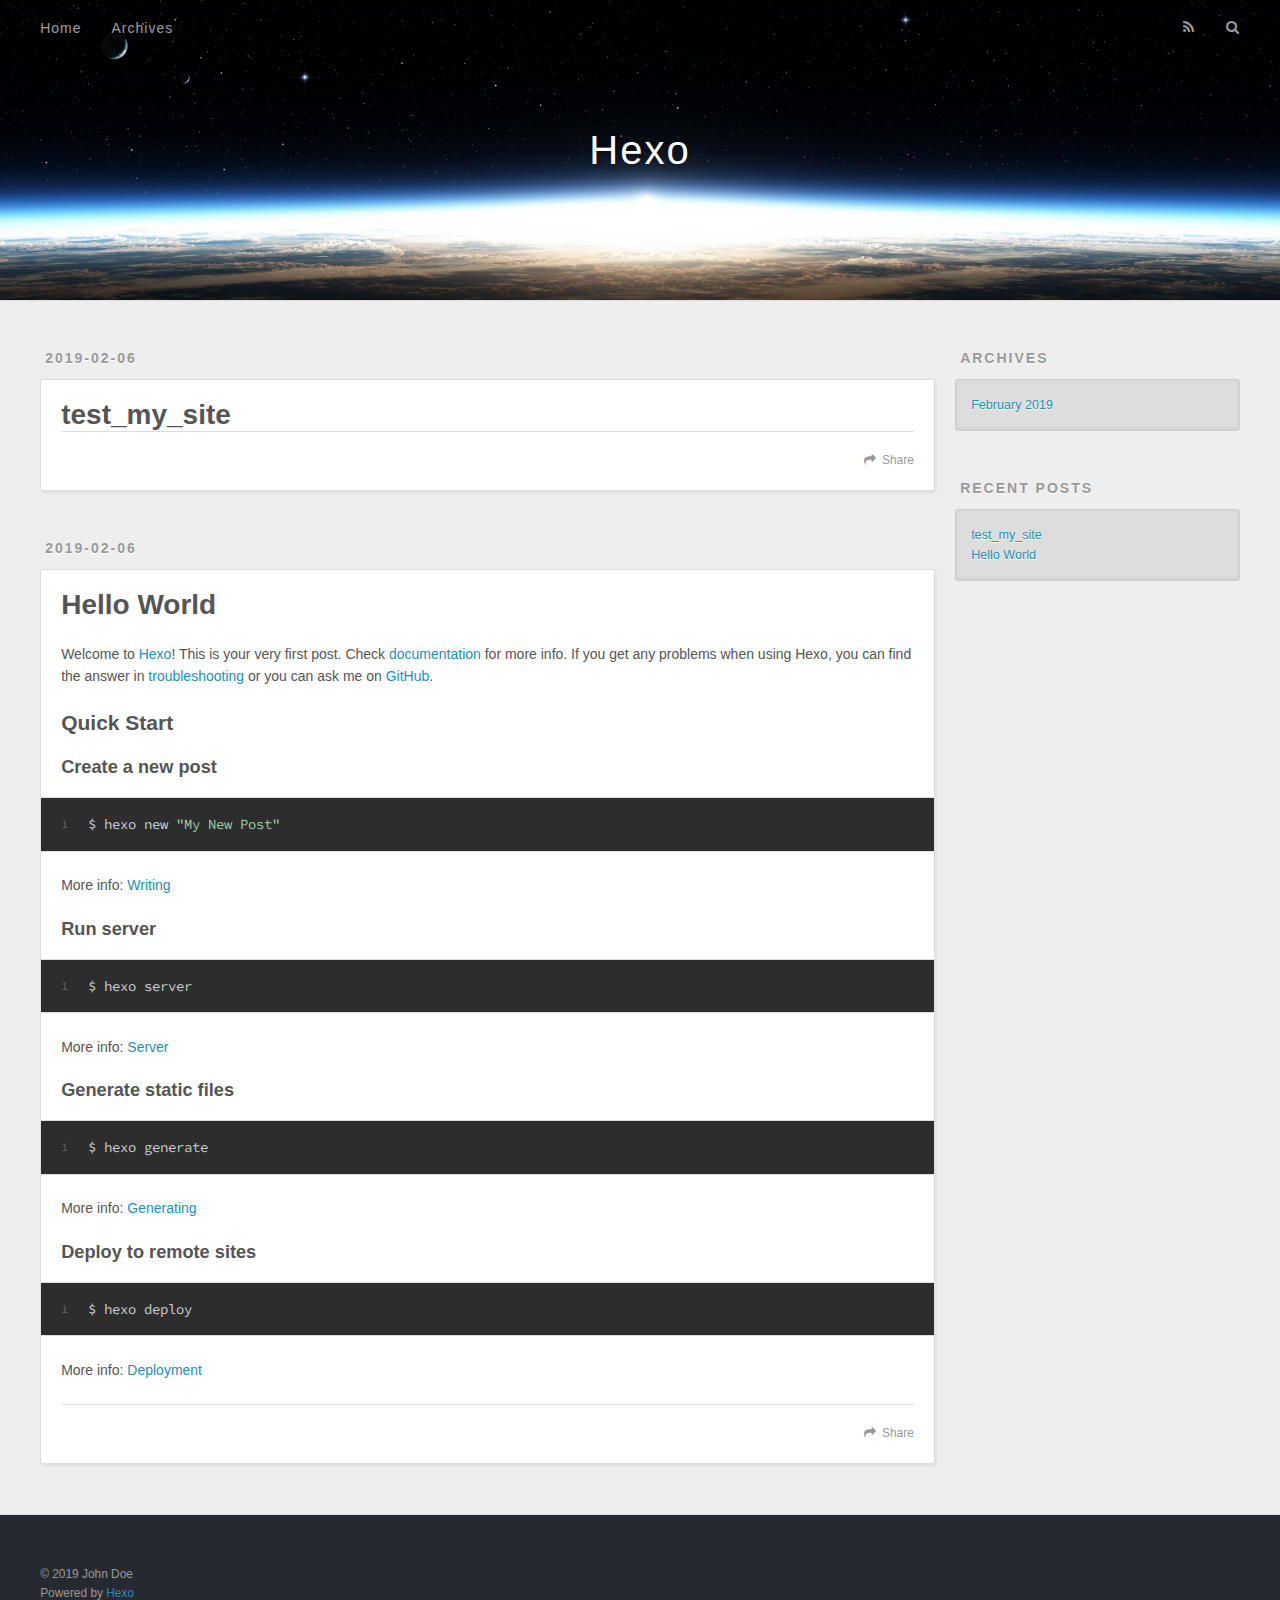
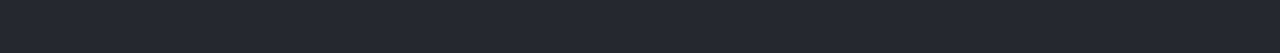
==== index.html @ 3bcac5d8 "Site updated: 2019-02-06 17:31:16" ====
<!DOCTYPE html>
<html>
<head><meta name="generator" content="Hexo 3.8.0">
  <meta charset="utf-8">
  

  
  <title>Hexo</title>
  <meta name="viewport" content="width=device-width, initial-scale=1, maximum-scale=1">
  <meta property="og:type" content="website">
<meta property="og:title" content="Hexo">
<meta property="og:url" content="http://yoursite.com/index.html">
<meta property="og:site_name" content="Hexo">
<meta property="og:locale" content="default">
<meta name="twitter:card" content="summary">
<meta name="twitter:title" content="Hexo">
  
    <link rel="alternate" href="/atom.xml" title="Hexo" type="application/atom+xml">
  
  
    <link rel="icon" href="/favicon.png">
  
  
    <link href="//fonts.googleapis.com/css?family=Source+Code+Pro" rel="stylesheet" type="text/css">
  
  <link rel="stylesheet" href="/css/style.css">
</head>
</html>
<body>
  <div id="container">
    <div id="wrap">
      <header id="header">
  <div id="banner"></div>
  <div id="header-outer" class="outer">
    <div id="header-title" class="inner">
      <h1 id="logo-wrap">
        <a href="/" id="logo">Hexo</a>
      </h1>
      
    </div>
    <div id="header-inner" class="inner">
      <nav id="main-nav">
        <a id="main-nav-toggle" class="nav-icon"></a>
        
          <a class="main-nav-link" href="/">Home</a>
        
          <a class="main-nav-link" href="/archives">Archives</a>
        
      </nav>
      <nav id="sub-nav">
        
          <a id="nav-rss-link" class="nav-icon" href="/atom.xml" title="RSS Feed"></a>
        
        <a id="nav-search-btn" class="nav-icon" title="Search"></a>
      </nav>
      <div id="search-form-wrap">
        <form action="//google.com/search" method="get" accept-charset="UTF-8" class="search-form"><input type="search" name="q" class="search-form-input" placeholder="Search"><button type="submit" class="search-form-submit">&#xF002;</button><input type="hidden" name="sitesearch" value="http://yoursite.com"></form>
      </div>
    </div>
  </div>
</header>
      <div class="outer">
        <section id="main">
  
    <article id="post-test-my-site" class="article article-type-post" itemscope="" itemprop="blogPost">
  <div class="article-meta">
    <a href="/2019/02/06/test-my-site/" class="article-date">
  <time datetime="2019-02-06T09:23:19.000Z" itemprop="datePublished">2019-02-06</time>
</a>
    
  </div>
  <div class="article-inner">
    
    
      <header class="article-header">
        
  
    <h1 itemprop="name">
      <a class="article-title" href="/2019/02/06/test-my-site/">test_my_site</a>
    </h1>
  

      </header>
    
    <div class="article-entry" itemprop="articleBody">
      
        
      
    </div>
    <footer class="article-footer">
      <a data-url="http://yoursite.com/2019/02/06/test-my-site/" data-id="cjrsztp6t0000zwwfgudkx937" class="article-share-link">Share</a>
      
      
    </footer>
  </div>
  
</article>


  
    <article id="post-hello-world" class="article article-type-post" itemscope="" itemprop="blogPost">
  <div class="article-meta">
    <a href="/2019/02/06/hello-world/" class="article-date">
  <time datetime="2019-02-06T03:40:54.657Z" itemprop="datePublished">2019-02-06</time>
</a>
    
  </div>
  <div class="article-inner">
    
    
      <header class="article-header">
        
  
    <h1 itemprop="name">
      <a class="article-title" href="/2019/02/06/hello-world/">Hello World</a>
    </h1>
  

      </header>
    
    <div class="article-entry" itemprop="articleBody">
      
        <p>Welcome to <a href="https://hexo.io/" target="_blank" rel="noopener">Hexo</a>! This is your very first post. Check <a href="https://hexo.io/docs/" target="_blank" rel="noopener">documentation</a> for more info. If you get any problems when using Hexo, you can find the answer in <a href="https://hexo.io/docs/troubleshooting.html" target="_blank" rel="noopener">troubleshooting</a> or you can ask me on <a href="https://github.com/hexojs/hexo/issues" target="_blank" rel="noopener">GitHub</a>.</p>
<h2 id="Quick-Start"><a href="#Quick-Start" class="headerlink" title="Quick Start"></a>Quick Start</h2><h3 id="Create-a-new-post"><a href="#Create-a-new-post" class="headerlink" title="Create a new post"></a>Create a new post</h3><figure class="highlight bash"><table><tr><td class="gutter"><pre><span class="line">1</span><br></pre></td><td class="code"><pre><span class="line">$ hexo new <span class="string">"My New Post"</span></span><br></pre></td></tr></table></figure>
<p>More info: <a href="https://hexo.io/docs/writing.html" target="_blank" rel="noopener">Writing</a></p>
<h3 id="Run-server"><a href="#Run-server" class="headerlink" title="Run server"></a>Run server</h3><figure class="highlight bash"><table><tr><td class="gutter"><pre><span class="line">1</span><br></pre></td><td class="code"><pre><span class="line">$ hexo server</span><br></pre></td></tr></table></figure>
<p>More info: <a href="https://hexo.io/docs/server.html" target="_blank" rel="noopener">Server</a></p>
<h3 id="Generate-static-files"><a href="#Generate-static-files" class="headerlink" title="Generate static files"></a>Generate static files</h3><figure class="highlight bash"><table><tr><td class="gutter"><pre><span class="line">1</span><br></pre></td><td class="code"><pre><span class="line">$ hexo generate</span><br></pre></td></tr></table></figure>
<p>More info: <a href="https://hexo.io/docs/generating.html" target="_blank" rel="noopener">Generating</a></p>
<h3 id="Deploy-to-remote-sites"><a href="#Deploy-to-remote-sites" class="headerlink" title="Deploy to remote sites"></a>Deploy to remote sites</h3><figure class="highlight bash"><table><tr><td class="gutter"><pre><span class="line">1</span><br></pre></td><td class="code"><pre><span class="line">$ hexo deploy</span><br></pre></td></tr></table></figure>
<p>More info: <a href="https://hexo.io/docs/deployment.html" target="_blank" rel="noopener">Deployment</a></p>

      
    </div>
    <footer class="article-footer">
      <a data-url="http://yoursite.com/2019/02/06/hello-world/" data-id="cjrsztp7g0001zwwf5xhkfsjf" class="article-share-link">Share</a>
      
      
    </footer>
  </div>
  
</article>


  


</section>
        
          <aside id="sidebar">
  
    

  
    

  
    
  
    
  <div class="widget-wrap">
    <h3 class="widget-title">Archives</h3>
    <div class="widget">
      <ul class="archive-list"><li class="archive-list-item"><a class="archive-list-link" href="/archives/2019/02/">February 2019</a></li></ul>
    </div>
  </div>


  
    
  <div class="widget-wrap">
    <h3 class="widget-title">Recent Posts</h3>
    <div class="widget">
      <ul>
        
          <li>
            <a href="/2019/02/06/test-my-site/">test_my_site</a>
          </li>
        
          <li>
            <a href="/2019/02/06/hello-world/">Hello World</a>
          </li>
        
      </ul>
    </div>
  </div>

  
</aside>
        
      </div>
      <footer id="footer">
  
  <div class="outer">
    <div id="footer-info" class="inner">
      &copy; 2019 John Doe<br>
      Powered by <a href="http://hexo.io/" target="_blank">Hexo</a>
    </div>
  </div>
</footer>
    </div>
    <nav id="mobile-nav">
  
    <a href="/" class="mobile-nav-link">Home</a>
  
    <a href="/archives" class="mobile-nav-link">Archives</a>
  
</nav>
    

<script src="//ajax.googleapis.com/ajax/libs/jquery/2.0.3/jquery.min.js"></script>


  <link rel="stylesheet" href="/fancybox/jquery.fancybox.css">
  <script src="/fancybox/jquery.fancybox.pack.js"></script>


<script src="/js/script.js"></script>



  </div>
</body>
</html>
---- css/style.css ----
body {
  width: 100%;
}
body:before,
body:after {
  content: "";
  display: table;
}
body:after {
  clear: both;
}
html,
body,
div,
span,
applet,
object,
iframe,
h1,
h2,
h3,
h4,
h5,
h6,
p,
blockquote,
pre,
a,
abbr,
acronym,
address,
big,
cite,
code,
del,
dfn,
em,
img,
ins,
kbd,
q,
s,
samp,
small,
strike,
strong,
sub,
sup,
tt,
var,
dl,
dt,
dd,
ol,
ul,
li,
fieldset,
form,
label,
legend,
table,
caption,
tbody,
tfoot,
thead,
tr,
th,
td {
  margin: 0;
  padding: 0;
  border: 0;
  outline: 0;
  font-weight: inherit;
  font-style: inherit;
  font-family: inherit;
  font-size: 100%;
  vertical-align: baseline;
}
body {
  line-height: 1;
  color: #000;
  background: #fff;
}
ol,
ul {
  list-style: none;
}
table {
  border-collapse: separate;
  border-spacing: 0;
  vertical-align: middle;
}
caption,
th,
td {
  text-align: left;
  font-weight: normal;
  vertical-align: middle;
}
a img {
  border: none;
}
input,
button {
  margin: 0;
  padding: 0;
}
input::-moz-focus-inner,
button::-moz-focus-inner {
  border: 0;
  padding: 0;
}
@font-face {
  font-family: FontAwesome;
  font-style: normal;
  font-weight: normal;
  src: url("fonts/fontawesome-webfont.eot?v=#4.0.3");
  src: url("fonts/fontawesome-webfont.eot?#iefix&v=#4.0.3") format("embedded-opentype"), url("fonts/fontawesome-webfont.woff?v=#4.0.3") format("woff"), url("fonts/fontawesome-webfont.ttf?v=#4.0.3") format("truetype"), url("fonts/fontawesome-webfont.svg#fontawesomeregular?v=#4.0.3") format("svg");
}
html,
body,
#container {
  height: 100%;
}
body {
  background: #eee;
  font: 14px -apple-system, BlinkMacSystemFont, "Segoe UI", "Roboto", "Oxygen", "Ubuntu", "Cantarell", "Fira Sans", "Droid Sans", "Helvetica Neue", sans-serif;
  -webkit-text-size-adjust: 100%;
}
.outer {
  max-width: 1220px;
  margin: 0 auto;
  padding: 0 20px;
}
.outer:before,
.outer:after {
  content: "";
  display: table;
}
.outer:after {
  clear: both;
}
.inner {
  display: inline;
  float: left;
  width: 98.33333333333333%;
  margin: 0 0.833333333333333%;
}
.left,
.alignleft {
  float: left;
}
.right,
.alignright {
  float: right;
}
.clear {
  clear: both;
}
#container {
  position: relative;
}
.mobile-nav-on {
  overflow: hidden;
}
#wrap {
  height: 100%;
  width: 100%;
  position: absolute;
  top: 0;
  left: 0;
  -webkit-transition: 0.2s ease-out;
  -moz-transition: 0.2s ease-out;
  -ms-transition: 0.2s ease-out;
  transition: 0.2s ease-out;
  z-index: 1;
  background: #eee;
}
.mobile-nav-on #wrap {
  left: 280px;
}
@media screen and (min-width: 768px) {
  #main {
    display: inline;
    float: left;
    width: 73.33333333333333%;
    margin: 0 0.833333333333333%;
  }
}
.article-date,
.article-category-link,
.archive-year,
.widget-title {
  text-decoration: none;
  text-transform: uppercase;
  letter-spacing: 2px;
  color: #999;
  margin-bottom: 1em;
  margin-left: 5px;
  line-height: 1em;
  text-shadow: 0 1px #fff;
  font-weight: bold;
}
.article-inner,
.archive-article-inner {
  background: #fff;
  -webkit-box-shadow: 1px 2px 3px #ddd;
  box-shadow: 1px 2px 3px #ddd;
  border: 1px solid #ddd;
  border-radius: 3px;
}
.article-entry h1,
.widget h1 {
  font-size: 2em;
}
.article-entry h2,
.widget h2 {
  font-size: 1.5em;
}
.article-entry h3,
.widget h3 {
  font-size: 1.3em;
}
.article-entry h4,
.widget h4 {
  font-size: 1.2em;
}
.article-entry h5,
.widget h5 {
  font-size: 1em;
}
.article-entry h6,
.widget h6 {
  font-size: 1em;
  color: #999;
}
.article-entry hr,
.widget hr {
  border: 1px dashed #ddd;
}
.article-entry strong,
.widget strong {
  font-weight: bold;
}
.article-entry em,
.widget em,
.article-entry cite,
.widget cite {
  font-style: italic;
}
.article-entry sup,
.widget sup,
.article-entry sub,
.widget sub {
  font-size: 0.75em;
  line-height: 0;
  position: relative;
  vertical-align: baseline;
}
.article-entry sup,
.widget sup {
  top: -0.5em;
}
.article-entry sub,
.widget sub {
  bottom: -0.2em;
}
.article-entry small,
.widget small {
  font-size: 0.85em;
}
.article-entry acronym,
.widget acronym,
.article-entry abbr,
.widget abbr {
  border-bottom: 1px dotted;
}
.article-entry ul,
.widget ul,
.article-entry ol,
.widget ol,
.article-entry dl,
.widget dl {
  margin: 0 20px;
  line-height: 1.6em;
}
.article-entry ul ul,
.widget ul ul,
.article-entry ol ul,
.widget ol ul,
.article-entry ul ol,
.widget ul ol,
.article-entry ol ol,
.widget ol ol {
  margin-top: 0;
  margin-bottom: 0;
}
.article-entry ul,
.widget ul {
  list-style: disc;
}
.article-entry ol,
.widget ol {
  list-style: decimal;
}
.article-entry dt,
.widget dt {
  font-weight: bold;
}
#header {
  height: 300px;
  position: relative;
  border-bottom: 1px solid #ddd;
}
#header:before,
#header:after {
  content: "";
  position: absolute;
  left: 0;
  right: 0;
  height: 40px;
}
#header:before {
  top: 0;
  background: -webkit-linear-gradient(rgba(0,0,0,0.2), transparent);
  background: -moz-linear-gradient(rgba(0,0,0,0.2), transparent);
  background: -ms-linear-gradient(rgba(0,0,0,0.2), transparent);
  background: linear-gradient(rgba(0,0,0,0.2), transparent);
}
#header:after {
  bottom: 0;
  background: -webkit-linear-gradient(transparent, rgba(0,0,0,0.2));
  background: -moz-linear-gradient(transparent, rgba(0,0,0,0.2));
  background: -ms-linear-gradient(transparent, rgba(0,0,0,0.2));
  background: linear-gradient(transparent, rgba(0,0,0,0.2));
}
#header-outer {
  height: 100%;
  position: relative;
}
#header-inner {
  position: relative;
  overflow: hidden;
}
#banner {
  position: absolute;
  top: 0;
  left: 0;
  width: 100%;
  height: 100%;
  background: url("images/banner.jpg") center #000;
  -webkit-background-size: cover;
  -moz-background-size: cover;
  background-size: cover;
  z-index: -1;
}
#header-title {
  text-align: center;
  height: 40px;
  position: absolute;
  top: 50%;
  left: 0;
  margin-top: -20px;
}
#logo,
#subtitle {
  text-decoration: none;
  color: #fff;
  font-weight: 300;
  text-shadow: 0 1px 4px rgba(0,0,0,0.3);
}
#logo {
  font-size: 40px;
  line-height: 40px;
  letter-spacing: 2px;
}
#subtitle {
  font-size: 16px;
  line-height: 16px;
  letter-spacing: 1px;
}
#subtitle-wrap {
  margin-top: 16px;
}
#main-nav {
  float: left;
  margin-left: -15px;
}
.nav-icon,
.main-nav-link {
  float: left;
  color: #fff;
  opacity: 0.6;
  text-decoration: none;
  text-shadow: 0 1px rgba(0,0,0,0.2);
  -webkit-transition: opacity 0.2s;
  -moz-transition: opacity 0.2s;
  -ms-transition: opacity 0.2s;
  transition: opacity 0.2s;
  display: block;
  padding: 20px 15px;
}
.nav-icon:hover,
.main-nav-link:hover {
  opacity: 1;
}
.nav-icon {
  font-family: FontAwesome;
  text-align: center;
  font-size: 14px;
  width: 14px;
  height: 14px;
  padding: 20px 15px;
  position: relative;
  cursor: pointer;
}
.main-nav-link {
  font-weight: 300;
  letter-spacing: 1px;
}
@media screen and (max-width: 479px) {
  .main-nav-link {
    display: none;
  }
}
#main-nav-toggle {
  display: none;
}
#main-nav-toggle:before {
  content: "\f0c9";
}
@media screen and (max-width: 479px) {
  #main-nav-toggle {
    display: block;
  }
}
#sub-nav {
  float: right;
  margin-right: -15px;
}
#nav-rss-link:before {
  content: "\f09e";
}
#nav-search-btn:before {
  content: "\f002";
}
#search-form-wrap {
  position: absolute;
  top: 15px;
  width: 150px;
  height: 30px;
  right: -150px;
  opacity: 0;
  -webkit-transition: 0.2s ease-out;
  -moz-transition: 0.2s ease-out;
  -ms-transition: 0.2s ease-out;
  transition: 0.2s ease-out;
}
#search-form-wrap.on {
  opacity: 1;
  right: 0;
}
@media screen and (max-width: 479px) {
  #search-form-wrap {
    width: 100%;
    right: -100%;
  }
}
.search-form {
  position: absolute;
  top: 0;
  left: 0;
  right: 0;
  background: #fff;
  padding: 5px 15px;
  border-radius: 15px;
  -webkit-box-shadow: 0 0 10px rgba(0,0,0,0.3);
  box-shadow: 0 0 10px rgba(0,0,0,0.3);
}
.search-form-input {
  border: none;
  background: none;
  color: #555;
  width: 100%;
  font: 13px -apple-system, BlinkMacSystemFont, "Segoe UI", "Roboto", "Oxygen", "Ubuntu", "Cantarell", "Fira Sans", "Droid Sans", "Helvetica Neue", sans-serif;
  outline: none;
}
.search-form-input::-webkit-search-results-decoration,
.search-form-input::-webkit-search-cancel-button {
  -webkit-appearance: none;
}
.search-form-submit {
  position: absolute;
  top: 50%;
  right: 10px;
  margin-top: -7px;
  font: 13px FontAwesome;
  border: none;
  background: none;
  color: #bbb;
  cursor: pointer;
}
.search-form-submit:hover,
.search-form-submit:focus {
  color: #777;
}
.article {
  margin: 50px 0;
}
.article-inner {
  overflow: hidden;
}
.article-meta:before,
.article-meta:after {
  content: "";
  display: table;
}
.article-meta:after {
  clear: both;
}
.article-date {
  float: left;
}
.article-category {
  float: left;
  line-height: 1em;
  color: #ccc;
  text-shadow: 0 1px #fff;
  margin-left: 8px;
}
.article-category:before {
  content: "\2022";
}
.article-category-link {
  margin: 0 12px 1em;
}
.article-header {
  padding: 20px 20px 0;
}
.article-title {
  text-decoration: none;
  font-size: 2em;
  font-weight: bold;
  color: #555;
  line-height: 1.1em;
  -webkit-transition: color 0.2s;
  -moz-transition: color 0.2s;
  -ms-transition: color 0.2s;
  transition: color 0.2s;
}
a.article-title:hover {
  color: #258fb8;
}
.article-entry {
  color: #555;
  padding: 0 20px;
}
.article-entry:before,
.article-entry:after {
  content: "";
  display: table;
}
.article-entry:after {
  clear: both;
}
.article-entry p,
.article-entry table {
  line-height: 1.6em;
  margin: 1.6em 0;
}
.article-entry h1,
.article-entry h2,
.article-entry h3,
.article-entry h4,
.article-entry h5,
.article-entry h6 {
  font-weight: bold;
}
.article-entry h1,
.article-entry h2,
.article-entry h3,
.article-entry h4,
.article-entry h5,
.article-entry h6 {
  line-height: 1.1em;
  margin: 1.1em 0;
}
.article-entry a {
  color: #258fb8;
  text-decoration: none;
}
.article-entry a:hover {
  text-decoration: underline;
}
.article-entry ul,
.article-entry ol,
.article-entry dl {
  margin-top: 1.6em;
  margin-bottom: 1.6em;
}
.article-entry img,
.article-entry video {
  max-width: 100%;
  height: auto;
  display: block;
  margin: auto;
}
.article-entry iframe {
  border: none;
}
.article-entry table {
  width: 100%;
  border-collapse: collapse;
  border-spacing: 0;
}
.article-entry th {
  font-weight: bold;
  border-bottom: 3px solid #ddd;
  padding-bottom: 0.5em;
}
.article-entry td {
  border-bottom: 1px solid #ddd;
  padding: 10px 0;
}
.article-entry blockquote {
  font-family: Georgia, "Times New Roman", serif;
  font-size: 1.4em;
  margin: 1.6em 20px;
  text-align: center;
}
.article-entry blockquote footer {
  font-size: 14px;
  margin: 1.6em 0;
  font-family: -apple-system, BlinkMacSystemFont, "Segoe UI", "Roboto", "Oxygen", "Ubuntu", "Cantarell", "Fira Sans", "Droid Sans", "Helvetica Neue", sans-serif;
}
.article-entry blockquote footer cite:before {
  content: "—";
  padding: 0 0.5em;
}
.article-entry .pullquote {
  text-align: left;
  width: 45%;
  margin: 0;
}
.article-entry .pullquote.left {
  margin-left: 0.5em;
  margin-right: 1em;
}
.article-entry .pullquote.right {
  margin-right: 0.5em;
  margin-left: 1em;
}
.article-entry .caption {
  color: #999;
  display: block;
  font-size: 0.9em;
  margin-top: 0.5em;
  position: relative;
  text-align: center;
}
.article-entry .video-container {
  position: relative;
  padding-top: 56.25%;
  height: 0;
  overflow: hidden;
}
.article-entry .video-container iframe,
.article-entry .video-container object,
.article-entry .video-container embed {
  position: absolute;
  top: 0;
  left: 0;
  width: 100%;
  height: 100%;
  margin-top: 0;
}
.article-more-link a {
  display: inline-block;
  line-height: 1em;
  padding: 6px 15px;
  border-radius: 15px;
  background: #eee;
  color: #999;
  text-shadow: 0 1px #fff;
  text-decoration: none;
}
.article-more-link a:hover {
  background: #258fb8;
  color: #fff;
  text-decoration: none;
  text-shadow: 0 1px #1e7293;
}
.article-footer {
  font-size: 0.85em;
  line-height: 1.6em;
  border-top: 1px solid #ddd;
  padding-top: 1.6em;
  margin: 0 20px 20px;
}
.article-footer:before,
.article-footer:after {
  content: "";
  display: table;
}
.article-footer:after {
  clear: both;
}
.article-footer a {
  color: #999;
  text-decoration: none;
}
.article-footer a:hover {
  color: #555;
}
.article-tag-list-item {
  float: left;
  margin-right: 10px;
}
.article-tag-list-link:before {
  content: "#";
}
.article-comment-link {
  float: right;
}
.article-comment-link:before {
  content: "\f075";
  font-family: FontAwesome;
  padding-right: 8px;
}
.article-share-link {
  cursor: pointer;
  float: right;
  margin-left: 20px;
}
.article-share-link:before {
  content: "\f064";
  font-family: FontAwesome;
  padding-right: 6px;
}
#article-nav {
  position: relative;
}
#article-nav:before,
#article-nav:after {
  content: "";
  display: table;
}
#article-nav:after {
  clear: both;
}
@media screen and (min-width: 768px) {
  #article-nav {
    margin: 50px 0;
  }
  #article-nav:before {
    width: 8px;
    height: 8px;
    position: absolute;
    top: 50%;
    left: 50%;
    margin-top: -4px;
    margin-left: -4px;
    content: "";
    border-radius: 50%;
    background: #ddd;
    -webkit-box-shadow: 0 1px 2px #fff;
    box-shadow: 0 1px 2px #fff;
  }
}
.article-nav-link-wrap {
  text-decoration: none;
  text-shadow: 0 1px #fff;
  color: #999;
  -webkit-box-sizing: border-box;
  -moz-box-sizing: border-box;
  box-sizing: border-box;
  margin-top: 50px;
  text-align: center;
  display: block;
}
.article-nav-link-wrap:hover {
  color: #555;
}
@media screen and (min-width: 768px) {
  .article-nav-link-wrap {
    width: 50%;
    margin-top: 0;
  }
}
@media screen and (min-width: 768px) {
  #article-nav-newer {
    float: left;
    text-align: right;
    padding-right: 20px;
  }
}
@media screen and (min-width: 768px) {
  #article-nav-older {
    float: right;
    text-align: left;
    padding-left: 20px;
  }
}
.article-nav-caption {
  text-transform: uppercase;
  letter-spacing: 2px;
  color: #ddd;
  line-height: 1em;
  font-weight: bold;
}
#article-nav-newer .article-nav-caption {
  margin-right: -2px;
}
.article-nav-title {
  font-size: 0.85em;
  line-height: 1.6em;
  margin-top: 0.5em;
}
.article-share-box {
  position: absolute;
  display: none;
  background: #fff;
  -webkit-box-shadow: 1px 2px 10px rgba(0,0,0,0.2);
  box-shadow: 1px 2px 10px rgba(0,0,0,0.2);
  border-radius: 3px;
  margin-left: -145px;
  overflow: hidden;
  z-index: 1;
}
.article-share-box.on {
  display: block;
}
.article-share-input {
  width: 100%;
  background: none;
  -webkit-box-sizing: border-box;
  -moz-box-sizing: border-box;
  box-sizing: border-box;
  font: 14px -apple-system, BlinkMacSystemFont, "Segoe UI", "Roboto", "Oxygen", "Ubuntu", "Cantarell", "Fira Sans", "Droid Sans", "Helvetica Neue", sans-serif;
  padding: 0 15px;
  color: #555;
  outline: none;
  border: 1px solid #ddd;
  border-radius: 3px 3px 0 0;
  height: 36px;
  line-height: 36px;
}
.article-share-links {
  background: #eee;
}
.article-share-links:before,
.article-share-links:after {
  content: "";
  display: table;
}
.article-share-links:after {
  clear: both;
}
.article-share-twitter,
.article-share-facebook,
.article-share-pinterest,
.article-share-google {
  width: 50px;
  height: 36px;
  display: block;
  float: left;
  position: relative;
  color: #999;
  text-shadow: 0 1px #fff;
}
.article-share-twitter:before,
.article-share-facebook:before,
.article-share-pinterest:before,
.article-share-google:before {
  font-size: 20px;
  font-family: FontAwesome;
  width: 20px;
  height: 20px;
  position: absolute;
  top: 50%;
  left: 50%;
  margin-top: -10px;
  margin-left: -10px;
  text-align: center;
}
.article-share-twitter:hover,
.article-share-facebook:hover,
.article-share-pinterest:hover,
.article-share-google:hover {
  color: #fff;
}
.article-share-twitter:before {
  content: "\f099";
}
.article-share-twitter:hover {
  background: #00aced;
  text-shadow: 0 1px #008abe;
}
.article-share-facebook:before {
  content: "\f09a";
}
.article-share-facebook:hover {
  background: #3b5998;
  text-shadow: 0 1px #2f477a;
}
.article-share-pinterest:before {
  content: "\f0d2";
}
.article-share-pinterest:hover {
  background: #cb2027;
  text-shadow: 0 1px #a21a1f;
}
.article-share-google:before {
  content: "\f0d5";
}
.article-share-google:hover {
  background: #dd4b39;
  text-shadow: 0 1px #be3221;
}
.article-gallery {
  background: #000;
  position: relative;
}
.article-gallery-photos {
  position: relative;
  overflow: hidden;
}
.article-gallery-img {
  display: none;
  max-width: 100%;
}
.article-gallery-img:first-child {
  display: block;
}
.article-gallery-img.loaded {
  position: absolute;
  display: block;
}
.article-gallery-img img {
  display: block;
  max-width: 100%;
  margin: 0 auto;
}
#comments {
  background: #fff;
  -webkit-box-shadow: 1px 2px 3px #ddd;
  box-shadow: 1px 2px 3px #ddd;
  padding: 20px;
  border: 1px solid #ddd;
  border-radius: 3px;
  margin: 50px 0;
}
#comments a {
  color: #258fb8;
}
.archives-wrap {
  margin: 50px 0;
}
.archives:before,
.archives:after {
  content: "";
  display: table;
}
.archives:after {
  clear: both;
}
.archive-year-wrap {
  margin-bottom: 1em;
}
.archives {
  -webkit-column-gap: 10px;
  -moz-column-gap: 10px;
  column-gap: 10px;
}
@media screen and (min-width: 480px) and (max-width: 767px) {
  .archives {
    -webkit-column-count: 2;
    -moz-column-count: 2;
    column-count: 2;
  }
}
@media screen and (min-width: 768px) {
  .archives {
    -webkit-column-count: 3;
    -moz-column-count: 3;
    column-count: 3;
  }
}
.archive-article {
  -webkit-column-break-inside: avoid;
  page-break-inside: avoid;
  overflow: hidden;
  break-inside: avoid-column;
}
.archive-article-inner {
  padding: 10px;
  margin-bottom: 15px;
}
.archive-article-title {
  text-decoration: none;
  font-weight: bold;
  color: #555;
  -webkit-transition: color 0.2s;
  -moz-transition: color 0.2s;
  -ms-transition: color 0.2s;
  transition: color 0.2s;
  line-height: 1.6em;
}
.archive-article-title:hover {
  color: #258fb8;
}
.archive-article-footer {
  margin-top: 1em;
}
.archive-article-date {
  color: #999;
  text-decoration: none;
  font-size: 0.85em;
  line-height: 1em;
  margin-bottom: 0.5em;
  display: block;
}
#page-nav {
  margin: 50px auto;
  background: #fff;
  -webkit-box-shadow: 1px 2px 3px #ddd;
  box-shadow: 1px 2px 3px #ddd;
  border: 1px solid #ddd;
  border-radius: 3px;
  text-align: center;
  color: #999;
  overflow: hidden;
}
#page-nav:before,
#page-nav:after {
  content: "";
  display: table;
}
#page-nav:after {
  clear: both;
}
#page-nav a,
#page-nav span {
  padding: 10px 20px;
  line-height: 1;
  height: 2ex;
}
#page-nav a {
  color: #999;
  text-decoration: none;
}
#page-nav a:hover {
  background: #999;
  color: #fff;
}
#page-nav .prev {
  float: left;
}
#page-nav .next {
  float: right;
}
#page-nav .page-number {
  display: inline-block;
}
@media screen and (max-width: 479px) {
  #page-nav .page-number {
    display: none;
  }
}
#page-nav .current {
  color: #555;
  font-weight: bold;
}
#page-nav .space {
  color: #ddd;
}
#footer {
  background: #262a30;
  padding: 50px 0;
  border-top: 1px solid #ddd;
  color: #999;
}
#footer a {
  color: #258fb8;
  text-decoration: none;
}
#footer a:hover {
  text-decoration: underline;
}
#footer-info {
  line-height: 1.6em;
  font-size: 0.85em;
}
.article-entry pre,
.article-entry .highlight {
  background: #2d2d2d;
  margin: 0 -20px;
  padding: 15px 20px;
  border-style: solid;
  border-color: #ddd;
  border-width: 1px 0;
  overflow: auto;
  color: #ccc;
  line-height: 22.400000000000002px;
}
.article-entry .highlight .gutter pre,
.article-entry .gist .gist-file .gist-data .line-numbers {
  color: #666;
  font-size: 0.85em;
}
.article-entry pre,
.article-entry code {
  font-family: "Source Code Pro", Consolas, Monaco, Menlo, Consolas, monospace;
}
.article-entry code {
  background: #eee;
  text-shadow: 0 1px #fff;
  padding: 0 0.3em;
}
.article-entry pre code {
  background: none;
  text-shadow: none;
  padding: 0;
}
.article-entry .highlight pre {
  border: none;
  margin: 0;
  padding: 0;
}
.article-entry .highlight table {
  margin: 0;
  width: auto;
}
.article-entry .highlight td {
  border: none;
  padding: 0;
}
.article-entry .highlight figcaption {
  font-size: 0.85em;
  color: #999;
  line-height: 1em;
  margin-bottom: 1em;
}
.article-entry .highlight figcaption:before,
.article-entry .highlight figcaption:after {
  content: "";
  display: table;
}
.article-entry .highlight figcaption:after {
  clear: both;
}
.article-entry .highlight figcaption a {
  float: right;
}
.article-entry .highlight .gutter pre {
  text-align: right;
  padding-right: 20px;
}
.article-entry .highlight .line {
  height: 22.400000000000002px;
}
.article-entry .highlight .line.marked {
  background: #515151;
}
.article-entry .gist {
  margin: 0 -20px;
  border-style: solid;
  border-color: #ddd;
  border-width: 1px 0;
  background: #2d2d2d;
  padding: 15px 20px 15px 0;
}
.article-entry .gist .gist-file {
  border: none;
  font-family: "Source Code Pro", Consolas, Monaco, Menlo, Consolas, monospace;
  margin: 0;
}
.article-entry .gist .gist-file .gist-data {
  background: none;
  border: none;
}
.article-entry .gist .gist-file .gist-data .line-numbers {
  background: none;
  border: none;
  padding: 0 20px 0 0;
}
.article-entry .gist .gist-file .gist-data .line-data {
  padding: 0 !important;
}
.article-entry .gist .gist-file .highlight {
  margin: 0;
  padding: 0;
  border: none;
}
.article-entry .gist .gist-file .gist-meta {
  background: #2d2d2d;
  color: #999;
  font: 0.85em -apple-system, BlinkMacSystemFont, "Segoe UI", "Roboto", "Oxygen", "Ubuntu", "Cantarell", "Fira Sans", "Droid Sans", "Helvetica Neue", sans-serif;
  text-shadow: 0 0;
  padding: 0;
  margin-top: 1em;
  margin-left: 20px;
}
.article-entry .gist .gist-file .gist-meta a {
  color: #258fb8;
  font-weight: normal;
}
.article-entry .gist .gist-file .gist-meta a:hover {
  text-decoration: underline;
}
pre .comment,
pre .title {
  color: #999;
}
pre .variable,
pre .attribute,
pre .tag,
pre .regexp,
pre .ruby .constant,
pre .xml .tag .title,
pre .xml .pi,
pre .xml .doctype,
pre .html .doctype,
pre .css .id,
pre .css .class,
pre .css .pseudo {
  color: #f2777a;
}
pre .number,
pre .preprocessor,
pre .built_in,
pre .literal,
pre .params,
pre .constant {
  color: #f99157;
}
pre .class,
pre .ruby .class .title,
pre .css .rules .attribute {
  color: #9c9;
}
pre .string,
pre .value,
pre .inheritance,
pre .header,
pre .ruby .symbol,
pre .xml .cdata {
  color: #9c9;
}
pre .css .hexcolor {
  color: #6cc;
}
pre .function,
pre .python .decorator,
pre .python .title,
pre .ruby .function .title,
pre .ruby .title .keyword,
pre .perl .sub,
pre .javascript .title,
pre .coffeescript .title {
  color: #69c;
}
pre .keyword,
pre .javascript .function {
  color: #c9c;
}
@media screen and (max-width: 479px) {
  #mobile-nav {
    position: absolute;
    top: 0;
    left: 0;
    width: 280px;
    height: 100%;
    background: #191919;
    border-right: 1px solid #fff;
  }
}
@media screen and (max-width: 479px) {
  .mobile-nav-link {
    display: block;
    color: #999;
    text-decoration: none;
    padding: 15px 20px;
    font-weight: bold;
  }
  .mobile-nav-link:hover {
    color: #fff;
  }
}
@media screen and (min-width: 768px) {
  #sidebar {
    display: inline;
    float: left;
    width: 23.333333333333332%;
    margin: 0 0.833333333333333%;
  }
}
.widget-wrap {
  margin: 50px 0;
}
.widget {
  color: #777;
  text-shadow: 0 1px #fff;
  background: #ddd;
  -webkit-box-shadow: 0 -1px 4px #ccc inset;
  box-shadow: 0 -1px 4px #ccc inset;
  border: 1px solid #ccc;
  padding: 15px;
  border-radius: 3px;
}
.widget a {
  color: #258fb8;
  text-decoration: none;
}
.widget a:hover {
  text-decoration: underline;
}
.widget ul ul,
.widget ol ul,
.widget dl ul,
.widget ul ol,
.widget ol ol,
.widget dl ol,
.widget ul dl,
.widget ol dl,
.widget dl dl {
  margin-left: 15px;
  list-style: disc;
}
.widget {
  line-height: 1.6em;
  word-wrap: break-word;
  font-size: 0.9em;
}
.widget ul,
.widget ol {
  list-style: none;
  margin: 0;
}
.widget ul ul,
.widget ol ul,
.widget ul ol,
.widget ol ol {
  margin: 0 20px;
}
.widget ul ul,
.widget ol ul {
  list-style: disc;
}
.widget ul ol,
.widget ol ol {
  list-style: decimal;
}
.category-list-count,
.tag-list-count,
.archive-list-count {
  padding-left: 5px;
  color: #999;
  font-size: 0.85em;
}
.category-list-count:before,
.tag-list-count:before,
.archive-list-count:before {
  content: "(";
}
.category-list-count:after,
.tag-list-count:after,
.archive-list-count:after {
  content: ")";
}
.tagcloud a {
  margin-right: 5px;
  display: inline-block;
}
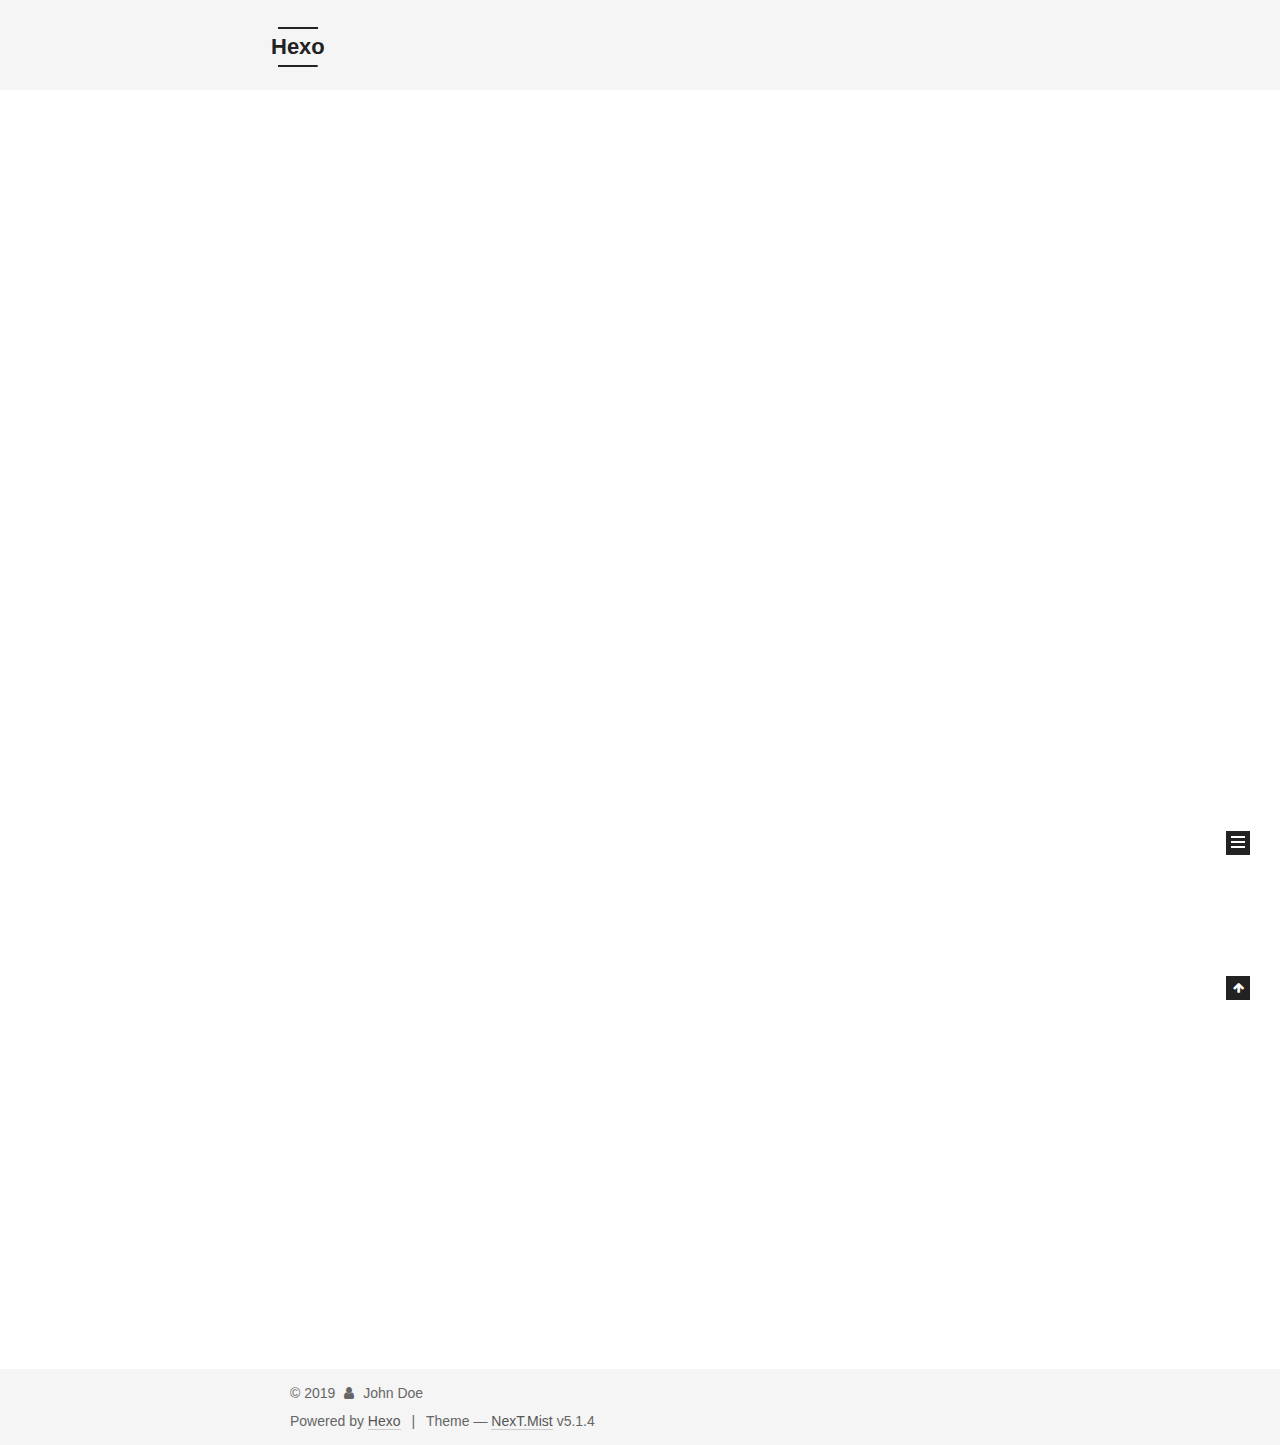
==== commit 9d25b1d5: "Site updated: 2019-02-06 19:25:04" ====
--- a/index.html
+++ b/index.html
@@ -1,126 +1,425 @@
 <!DOCTYPE html>
-<html>
+
+
+
+  
+
+
+<html class="theme-next mist use-motion" lang="">
 <head><meta name="generator" content="Hexo 3.8.0">
-  <meta charset="utf-8">
-  
-
-  
-  <title>Hexo</title>
-  <meta name="viewport" content="width=device-width, initial-scale=1, maximum-scale=1">
-  <meta property="og:type" content="website">
+  <meta charset="UTF-8">
+<meta http-equiv="X-UA-Compatible" content="IE=edge">
+<meta name="viewport" content="width=device-width, initial-scale=1, maximum-scale=1">
+<meta name="theme-color" content="#222">
+
+
+
+
+
+
+
+
+
+<meta http-equiv="Cache-Control" content="no-transform">
+<meta http-equiv="Cache-Control" content="no-siteapp">
+
+
+
+
+
+
+
+
+
+
+
+
+
+
+
+
+  
+  
+  <link href="/lib/fancybox/source/jquery.fancybox.css?v=2.1.5" rel="stylesheet" type="text/css">
+
+
+
+
+
+
+
+<link href="/lib/font-awesome/css/font-awesome.min.css?v=4.6.2" rel="stylesheet" type="text/css">
+
+<link href="/css/main.css?v=5.1.4" rel="stylesheet" type="text/css">
+
+
+  <link rel="apple-touch-icon" sizes="180x180" href="/images/apple-touch-icon-next.png?v=5.1.4">
+
+
+  <link rel="icon" type="image/png" sizes="32x32" href="/images/favicon-32x32-next.png?v=5.1.4">
+
+
+  <link rel="icon" type="image/png" sizes="16x16" href="/images/favicon-16x16-next.png?v=5.1.4">
+
+
+  <link rel="mask-icon" href="/images/logo.svg?v=5.1.4" color="#222">
+
+
+
+
+
+  <meta name="keywords" content="Hexo, NexT">
+
+
+
+
+
+
+
+
+
+
+<meta property="og:type" content="website">
 <meta property="og:title" content="Hexo">
 <meta property="og:url" content="http://yoursite.com/index.html">
 <meta property="og:site_name" content="Hexo">
 <meta property="og:locale" content="default">
 <meta name="twitter:card" content="summary">
 <meta name="twitter:title" content="Hexo">
-  
-    <link rel="alternate" href="/atom.xml" title="Hexo" type="application/atom+xml">
-  
-  
-    <link rel="icon" href="/favicon.png">
-  
-  
-    <link href="//fonts.googleapis.com/css?family=Source+Code+Pro" rel="stylesheet" type="text/css">
-  
-  <link rel="stylesheet" href="/css/style.css">
+
+
+
+<script type="text/javascript" id="hexo.configurations">
+  var NexT = window.NexT || {};
+  var CONFIG = {
+    root: '/',
+    scheme: 'Mist',
+    version: '5.1.4',
+    sidebar: {"position":"left","display":"post","offset":12,"b2t":false,"scrollpercent":false,"onmobile":false},
+    fancybox: true,
+    tabs: true,
+    motion: {"enable":true,"async":false,"transition":{"post_block":"fadeIn","post_header":"slideDownIn","post_body":"slideDownIn","coll_header":"slideLeftIn","sidebar":"slideUpIn"}},
+    duoshuo: {
+      userId: '0',
+      author: 'Author'
+    },
+    algolia: {
+      applicationID: '',
+      apiKey: '',
+      indexName: '',
+      hits: {"per_page":10},
+      labels: {"input_placeholder":"Search for Posts","hits_empty":"We didn't find any results for the search: ${query}","hits_stats":"${hits} results found in ${time} ms"}
+    }
+  };
+</script>
+
+
+
+  <link rel="canonical" href="http://yoursite.com/">
+
+
+
+
+
+  <title>Hexo</title>
+  
+
+
+
+
+
+
+
+
 </head>
-</html>
-<body>
-  <div id="container">
-    <div id="wrap">
-      <header id="header">
-  <div id="banner"></div>
-  <div id="header-outer" class="outer">
-    <div id="header-title" class="inner">
-      <h1 id="logo-wrap">
-        <a href="/" id="logo">Hexo</a>
-      </h1>
-      
+
+<body itemscope="" itemtype="http://schema.org/WebPage" lang="default">
+
+  
+  
+    
+  
+
+  <div class="container sidebar-position-left 
+  page-home">
+    <div class="headband"></div>
+
+    <header id="header" class="header" itemscope="" itemtype="http://schema.org/WPHeader">
+      <div class="header-inner"><div class="site-brand-wrapper">
+  <div class="site-meta ">
+    
+
+    <div class="custom-logo-site-title">
+      <a href="/" class="brand" rel="start">
+        <span class="logo-line-before"><i></i></span>
+        <span class="site-title">Hexo</span>
+        <span class="logo-line-after"><i></i></span>
+      </a>
     </div>
-    <div id="header-inner" class="inner">
-      <nav id="main-nav">
-        <a id="main-nav-toggle" class="nav-icon"></a>
-        
-          <a class="main-nav-link" href="/">Home</a>
-        
-          <a class="main-nav-link" href="/archives">Archives</a>
-        
-      </nav>
-      <nav id="sub-nav">
-        
-          <a id="nav-rss-link" class="nav-icon" href="/atom.xml" title="RSS Feed"></a>
-        
-        <a id="nav-search-btn" class="nav-icon" title="Search"></a>
-      </nav>
-      <div id="search-form-wrap">
-        <form action="//google.com/search" method="get" accept-charset="UTF-8" class="search-form"><input type="search" name="q" class="search-form-input" placeholder="Search"><button type="submit" class="search-form-submit">&#xF002;</button><input type="hidden" name="sitesearch" value="http://yoursite.com"></form>
-      </div>
+      
+        <p class="site-subtitle"></p>
+      
+  </div>
+
+  <div class="site-nav-toggle">
+    <button>
+      <span class="btn-bar"></span>
+      <span class="btn-bar"></span>
+      <span class="btn-bar"></span>
+    </button>
+  </div>
+</div>
+
+<nav class="site-nav">
+  
+
+  
+    <ul id="menu" class="menu">
+      
+        
+        <li class="menu-item menu-item-home">
+          <a href="/" rel="section">
+            
+              <i class="menu-item-icon fa fa-fw fa-home"></i> <br>
+            
+            Home
+          </a>
+        </li>
+      
+        
+        <li class="menu-item menu-item-archives">
+          <a href="/archives/" rel="section">
+            
+              <i class="menu-item-icon fa fa-fw fa-archive"></i> <br>
+            
+            Archives
+          </a>
+        </li>
+      
+
+      
+    </ul>
+  
+
+  
+</nav>
+
+
+
+ </div>
+    </header>
+
+    <main id="main" class="main">
+      <div class="main-inner">
+        <div class="content-wrap">
+          <div id="content" class="content">
+            
+  <section id="posts" class="posts-expand">
+    
+      
+
+  
+
+  
+  
+  
+
+  <article class="post post-type-normal" itemscope="" itemtype="http://schema.org/Article">
+  
+  
+  
+  <div class="post-block">
+    <link itemprop="mainEntityOfPage" href="http://yoursite.com/2019/02/06/test-my-site/">
+
+    <span hidden itemprop="author" itemscope="" itemtype="http://schema.org/Person">
+      <meta itemprop="name" content="John Doe">
+      <meta itemprop="description" content="">
+      <meta itemprop="image" content="/images/avatar.gif">
+    </span>
+
+    <span hidden itemprop="publisher" itemscope="" itemtype="http://schema.org/Organization">
+      <meta itemprop="name" content="Hexo">
+    </span>
+
+    
+      <header class="post-header">
+
+        
+        
+          <h1 class="post-title" itemprop="name headline">
+                
+                <a class="post-title-link" href="/2019/02/06/test-my-site/" itemprop="url">test_my_site</a></h1>
+        
+
+        <div class="post-meta">
+          <span class="post-time">
+            
+              <span class="post-meta-item-icon">
+                <i class="fa fa-calendar-o"></i>
+              </span>
+              
+                <span class="post-meta-item-text">Posted on</span>
+              
+              <time title="Post created" itemprop="dateCreated datePublished" datetime="2019-02-06T17:23:19+08:00">
+                2019-02-06
+              </time>
+            
+
+            
+
+            
+          </span>
+
+          
+
+          
+            
+          
+
+          
+          
+
+          
+
+          
+
+          
+
+        </div>
+      </header>
+    
+
+    
+    
+    
+    <div class="post-body" itemprop="articleBody">
+
+      
+      
+
+      
+        
+          
+            
+          
+        
+      
     </div>
-  </div>
-</header>
-      <div class="outer">
-        <section id="main">
-  
-    <article id="post-test-my-site" class="article article-type-post" itemscope="" itemprop="blogPost">
-  <div class="article-meta">
-    <a href="/2019/02/06/test-my-site/" class="article-date">
-  <time datetime="2019-02-06T09:23:19.000Z" itemprop="datePublished">2019-02-06</time>
-</a>
-    
-  </div>
-  <div class="article-inner">
-    
-    
-      <header class="article-header">
-        
-  
-    <h1 itemprop="name">
-      <a class="article-title" href="/2019/02/06/test-my-site/">test_my_site</a>
-    </h1>
-  
-
-      </header>
-    
-    <div class="article-entry" itemprop="articleBody">
-      
-        
-      
-    </div>
-    <footer class="article-footer">
-      <a data-url="http://yoursite.com/2019/02/06/test-my-site/" data-id="cjrsztp6t0000zwwfgudkx937" class="article-share-link">Share</a>
-      
+    
+    
+    
+
+    
+
+    
+
+    
+
+    <footer class="post-footer">
+      
+
+      
+
+      
+
+      
+      
+        <div class="post-eof"></div>
       
     </footer>
   </div>
   
-</article>
-
-
-  
-    <article id="post-hello-world" class="article article-type-post" itemscope="" itemprop="blogPost">
-  <div class="article-meta">
-    <a href="/2019/02/06/hello-world/" class="article-date">
-  <time datetime="2019-02-06T03:40:54.657Z" itemprop="datePublished">2019-02-06</time>
-</a>
-    
-  </div>
-  <div class="article-inner">
-    
-    
-      <header class="article-header">
-        
-  
-    <h1 itemprop="name">
-      <a class="article-title" href="/2019/02/06/hello-world/">Hello World</a>
-    </h1>
-  
-
+  
+  
+  </article>
+
+
+    
+      
+
+  
+
+  
+  
+  
+
+  <article class="post post-type-normal" itemscope="" itemtype="http://schema.org/Article">
+  
+  
+  
+  <div class="post-block">
+    <link itemprop="mainEntityOfPage" href="http://yoursite.com/2019/02/06/hello-world/">
+
+    <span hidden itemprop="author" itemscope="" itemtype="http://schema.org/Person">
+      <meta itemprop="name" content="John Doe">
+      <meta itemprop="description" content="">
+      <meta itemprop="image" content="/images/avatar.gif">
+    </span>
+
+    <span hidden itemprop="publisher" itemscope="" itemtype="http://schema.org/Organization">
+      <meta itemprop="name" content="Hexo">
+    </span>
+
+    
+      <header class="post-header">
+
+        
+        
+          <h1 class="post-title" itemprop="name headline">
+                
+                <a class="post-title-link" href="/2019/02/06/hello-world/" itemprop="url">Hello World</a></h1>
+        
+
+        <div class="post-meta">
+          <span class="post-time">
+            
+              <span class="post-meta-item-icon">
+                <i class="fa fa-calendar-o"></i>
+              </span>
+              
+                <span class="post-meta-item-text">Posted on</span>
+              
+              <time title="Post created" itemprop="dateCreated datePublished" datetime="2019-02-06T11:40:54+08:00">
+                2019-02-06
+              </time>
+            
+
+            
+
+            
+          </span>
+
+          
+
+          
+            
+          
+
+          
+          
+
+          
+
+          
+
+          
+
+        </div>
       </header>
     
-    <div class="article-entry" itemprop="articleBody">
-      
-        <p>Welcome to <a href="https://hexo.io/" target="_blank" rel="noopener">Hexo</a>! This is your very first post. Check <a href="https://hexo.io/docs/" target="_blank" rel="noopener">documentation</a> for more info. If you get any problems when using Hexo, you can find the answer in <a href="https://hexo.io/docs/troubleshooting.html" target="_blank" rel="noopener">troubleshooting</a> or you can ask me on <a href="https://github.com/hexojs/hexo/issues" target="_blank" rel="noopener">GitHub</a>.</p>
+
+    
+    
+    
+    <div class="post-body" itemprop="articleBody">
+
+      
+      
+
+      
+        
+          
+            <p>Welcome to <a href="https://hexo.io/" target="_blank" rel="noopener">Hexo</a>! This is your very first post. Check <a href="https://hexo.io/docs/" target="_blank" rel="noopener">documentation</a> for more info. If you get any problems when using Hexo, you can find the answer in <a href="https://hexo.io/docs/troubleshooting.html" target="_blank" rel="noopener">troubleshooting</a> or you can ask me on <a href="https://github.com/hexojs/hexo/issues" target="_blank" rel="noopener">GitHub</a>.</p>
 <h2 id="Quick-Start"><a href="#Quick-Start" class="headerlink" title="Quick Start"></a>Quick Start</h2><h3 id="Create-a-new-post"><a href="#Create-a-new-post" class="headerlink" title="Create a new post"></a>Create a new post</h3><figure class="highlight bash"><table><tr><td class="gutter"><pre><span class="line">1</span><br></pre></td><td class="code"><pre><span class="line">$ hexo new <span class="string">"My New Post"</span></span><br></pre></td></tr></table></figure>
 <p>More info: <a href="https://hexo.io/docs/writing.html" target="_blank" rel="noopener">Writing</a></p>
 <h3 id="Run-server"><a href="#Run-server" class="headerlink" title="Run server"></a>Run server</h3><figure class="highlight bash"><table><tr><td class="gutter"><pre><span class="line">1</span><br></pre></td><td class="code"><pre><span class="line">$ hexo server</span><br></pre></td></tr></table></figure>
@@ -130,95 +429,307 @@
 <h3 id="Deploy-to-remote-sites"><a href="#Deploy-to-remote-sites" class="headerlink" title="Deploy to remote sites"></a>Deploy to remote sites</h3><figure class="highlight bash"><table><tr><td class="gutter"><pre><span class="line">1</span><br></pre></td><td class="code"><pre><span class="line">$ hexo deploy</span><br></pre></td></tr></table></figure>
 <p>More info: <a href="https://hexo.io/docs/deployment.html" target="_blank" rel="noopener">Deployment</a></p>
 
+          
+        
       
     </div>
-    <footer class="article-footer">
-      <a data-url="http://yoursite.com/2019/02/06/hello-world/" data-id="cjrsztp7g0001zwwf5xhkfsjf" class="article-share-link">Share</a>
-      
+    
+    
+    
+
+    
+
+    
+
+    
+
+    <footer class="post-footer">
+      
+
+      
+
+      
+
+      
+      
+        <div class="post-eof"></div>
       
     </footer>
   </div>
   
-</article>
-
-
-  
-
-
-</section>
-        
-          <aside id="sidebar">
-  
-    
-
-  
-    
-
-  
-    
-  
-    
-  <div class="widget-wrap">
-    <h3 class="widget-title">Archives</h3>
-    <div class="widget">
-      <ul class="archive-list"><li class="archive-list-item"><a class="archive-list-link" href="/archives/2019/02/">February 2019</a></li></ul>
+  
+  
+  </article>
+
+
+    
+  </section>
+
+  
+
+
+          </div>
+          
+
+
+          
+
+        </div>
+        
+          
+  
+  <div class="sidebar-toggle">
+    <div class="sidebar-toggle-line-wrap">
+      <span class="sidebar-toggle-line sidebar-toggle-line-first"></span>
+      <span class="sidebar-toggle-line sidebar-toggle-line-middle"></span>
+      <span class="sidebar-toggle-line sidebar-toggle-line-last"></span>
     </div>
   </div>
 
-
-  
-    
-  <div class="widget-wrap">
-    <h3 class="widget-title">Recent Posts</h3>
-    <div class="widget">
-      <ul>
-        
-          <li>
-            <a href="/2019/02/06/test-my-site/">test_my_site</a>
-          </li>
-        
-          <li>
-            <a href="/2019/02/06/hello-world/">Hello World</a>
-          </li>
-        
-      </ul>
+  <aside id="sidebar" class="sidebar">
+    
+    <div class="sidebar-inner">
+
+      
+
+      
+
+      <section class="site-overview-wrap sidebar-panel sidebar-panel-active">
+        <div class="site-overview">
+          <div class="site-author motion-element" itemprop="author" itemscope="" itemtype="http://schema.org/Person">
+            
+              <p class="site-author-name" itemprop="name">John Doe</p>
+              <p class="site-description motion-element" itemprop="description"></p>
+          </div>
+
+          <nav class="site-state motion-element">
+
+            
+              <div class="site-state-item site-state-posts">
+              
+                <a href="/archives/">
+              
+                  <span class="site-state-item-count">2</span>
+                  <span class="site-state-item-name">posts</span>
+                </a>
+              </div>
+            
+
+            
+
+            
+
+          </nav>
+
+          
+
+          
+
+          
+          
+
+          
+          
+
+          
+
+        </div>
+      </section>
+
+      
+
+      
+
     </div>
+  </aside>
+
+
+        
+      </div>
+    </main>
+
+    <footer id="footer" class="footer">
+      <div class="footer-inner">
+        <div class="copyright">&copy; <span itemprop="copyrightYear">2019</span>
+  <span class="with-love">
+    <i class="fa fa-user"></i>
+  </span>
+  <span class="author" itemprop="copyrightHolder">John Doe</span>
+
+  
+</div>
+
+
+  <div class="powered-by">Powered by <a class="theme-link" target="_blank" href="https://hexo.io">Hexo</a></div>
+
+
+
+  <span class="post-meta-divider">|</span>
+
+
+
+  <div class="theme-info">Theme &mdash; <a class="theme-link" target="_blank" href="https://github.com/iissnan/hexo-theme-next">NexT.Mist</a> v5.1.4</div>
+
+
+
+
+        
+
+
+
+
+
+
+
+        
+      </div>
+    </footer>
+
+    
+      <div class="back-to-top">
+        <i class="fa fa-arrow-up"></i>
+        
+      </div>
+    
+
+    
+
   </div>
 
   
-</aside>
-        
-      </div>
-      <footer id="footer">
-  
-  <div class="outer">
-    <div id="footer-info" class="inner">
-      &copy; 2019 John Doe<br>
-      Powered by <a href="http://hexo.io/" target="_blank">Hexo</a>
-    </div>
-  </div>
-</footer>
-    </div>
-    <nav id="mobile-nav">
-  
-    <a href="/" class="mobile-nav-link">Home</a>
-  
-    <a href="/archives" class="mobile-nav-link">Archives</a>
-  
-</nav>
-    
-
-<script src="//ajax.googleapis.com/ajax/libs/jquery/2.0.3/jquery.min.js"></script>
-
-
-  <link rel="stylesheet" href="/fancybox/jquery.fancybox.css">
-  <script src="/fancybox/jquery.fancybox.pack.js"></script>
-
-
-<script src="/js/script.js"></script>
-
-
-
-  </div>
+
+<script type="text/javascript">
+  if (Object.prototype.toString.call(window.Promise) !== '[object Function]') {
+    window.Promise = null;
+  }
+</script>
+
+
+
+
+
+
+
+
+
+  
+
+
+
+
+
+
+
+
+
+
+
+
+  
+  
+    <script type="text/javascript" src="/lib/jquery/index.js?v=2.1.3"></script>
+  
+
+  
+  
+    <script type="text/javascript" src="/lib/fastclick/lib/fastclick.min.js?v=1.0.6"></script>
+  
+
+  
+  
+    <script type="text/javascript" src="/lib/jquery_lazyload/jquery.lazyload.js?v=1.9.7"></script>
+  
+
+  
+  
+    <script type="text/javascript" src="/lib/velocity/velocity.min.js?v=1.2.1"></script>
+  
+
+  
+  
+    <script type="text/javascript" src="/lib/velocity/velocity.ui.min.js?v=1.2.1"></script>
+  
+
+  
+  
+    <script type="text/javascript" src="/lib/fancybox/source/jquery.fancybox.pack.js?v=2.1.5"></script>
+  
+
+
+  
+
+
+  <script type="text/javascript" src="/js/src/utils.js?v=5.1.4"></script>
+
+  <script type="text/javascript" src="/js/src/motion.js?v=5.1.4"></script>
+
+
+
+  
+  
+
+  
+
+  
+
+
+  <script type="text/javascript" src="/js/src/bootstrap.js?v=5.1.4"></script>
+
+
+
+  
+
+
+  
+
+
+
+
+	
+
+
+
+
+
+  
+
+
+
+
+
+  
+
+
+
+
+
+
+
+
+
+
+
+
+  
+
+
+
+
+
+  
+
+  
+
+  
+
+  
+  
+
+  
+
+  
+
+  
+
 </body>
-</html>+</html>
--- a/css/main.css
+++ b/css/main.css
@@ -0,0 +1,2906 @@
+/* normalize.css v3.0.2 | MIT License | git.io/normalize */
+html {
+  font-family: sans-serif; /* 1 */
+  -ms-text-size-adjust: 100%; /* 2 */
+  -webkit-text-size-adjust: 100%; /* 2 */
+}
+body {
+  margin: 0;
+}
+article,
+aside,
+details,
+figcaption,
+figure,
+footer,
+header,
+hgroup,
+main,
+menu,
+nav,
+section,
+summary {
+  display: block;
+}
+audio,
+canvas,
+progress,
+video {
+  display: inline-block; /* 1 */
+  vertical-align: baseline; /* 2 */
+}
+audio:not([controls]) {
+  display: none;
+  height: 0;
+}
+[hidden],
+template {
+  display: none;
+}
+a {
+  background-color: transparent;
+}
+a:active,
+a:hover {
+  outline: 0;
+}
+abbr[title] {
+  border-bottom: 1px dotted;
+}
+b,
+strong {
+  font-weight: bold;
+}
+dfn {
+  font-style: italic;
+}
+h1 {
+  font-size: 2em;
+  margin: 0.67em 0;
+}
+mark {
+  background: #ff0;
+  color: #000;
+}
+small {
+  font-size: 80%;
+}
+sub,
+sup {
+  font-size: 75%;
+  line-height: 0;
+  position: relative;
+  vertical-align: baseline;
+}
+sup {
+  top: -0.5em;
+}
+sub {
+  bottom: -0.25em;
+}
+img {
+  border: 0;
+}
+svg:not(:root) {
+  overflow: hidden;
+}
+figure {
+  margin: 1em 40px;
+}
+hr {
+  -moz-box-sizing: content-box;
+  box-sizing: content-box;
+  height: 0;
+}
+pre {
+  overflow: auto;
+}
+code,
+kbd,
+pre,
+samp {
+  font-family: monospace, monospace;
+  font-size: 1em;
+}
+button,
+input,
+optgroup,
+select,
+textarea {
+  color: inherit; /* 1 */
+  font: inherit; /* 2 */
+  margin: 0; /* 3 */
+}
+button {
+  overflow: visible;
+}
+button,
+select {
+  text-transform: none;
+}
+button,
+html input[type="button"],
+input[type="reset"],
+input[type="submit"] {
+  -webkit-appearance: button; /* 2 */
+  cursor: pointer; /* 3 */
+}
+button[disabled],
+html input[disabled] {
+  cursor: default;
+}
+button::-moz-focus-inner,
+input::-moz-focus-inner {
+  border: 0;
+  padding: 0;
+}
+input {
+  line-height: normal;
+}
+input[type="checkbox"],
+input[type="radio"] {
+  box-sizing: border-box; /* 1 */
+  padding: 0; /* 2 */
+}
+input[type="number"]::-webkit-inner-spin-button,
+input[type="number"]::-webkit-outer-spin-button {
+  height: auto;
+}
+input[type="search"] {
+  -webkit-appearance: textfield; /* 1 */
+  -moz-box-sizing: content-box;
+  -webkit-box-sizing: content-box; /* 2 */
+  box-sizing: content-box;
+}
+input[type="search"]::-webkit-search-cancel-button,
+input[type="search"]::-webkit-search-decoration {
+  -webkit-appearance: none;
+}
+fieldset {
+  border: 1px solid #c0c0c0;
+  margin: 0 2px;
+  padding: 0.35em 0.625em 0.75em;
+}
+legend {
+  border: 0; /* 1 */
+  padding: 0; /* 2 */
+}
+textarea {
+  overflow: auto;
+}
+optgroup {
+  font-weight: bold;
+}
+table {
+  border-collapse: collapse;
+  border-spacing: 0;
+}
+td,
+th {
+  padding: 0;
+}
+::selection {
+  background: #262a30;
+  color: #fff;
+}
+body {
+  position: relative;
+  font-family: 'Lato', "PingFang SC", "Microsoft YaHei", sans-serif;
+  font-size: 14px;
+  line-height: 2;
+  color: #555;
+  background: #fff;
+}
+@media (max-width: 767px) {
+  body {
+    padding-right: 0 !important;
+  }
+}
+@media (min-width: 768px) and (max-width: 991px) {
+  body {
+    padding-right: 0 !important;
+  }
+}
+@media (min-width: 1600px) {
+  body {
+    font-size: 16px;
+  }
+}
+h1,
+h2,
+h3,
+h4,
+h5,
+h6 {
+  margin: 0;
+  padding: 0;
+  font-weight: bold;
+  line-height: 1.5;
+  font-family: 'Lato', "PingFang SC", "Microsoft YaHei", sans-serif;
+}
+h2,
+h3,
+h4,
+h5,
+h6 {
+  margin: 20px 0 15px;
+}
+h1 {
+  font-size: 24px;
+}
+@media (max-width: 767px) {
+  h1 {
+    font-size: 20px;
+  }
+}
+h2 {
+  font-size: 22px;
+}
+@media (max-width: 767px) {
+  h2 {
+    font-size: 18px;
+  }
+}
+h3 {
+  font-size: 20px;
+}
+@media (max-width: 767px) {
+  h3 {
+    font-size: 16px;
+  }
+}
+h4 {
+  font-size: 18px;
+}
+@media (max-width: 767px) {
+  h4 {
+    font-size: 14px;
+  }
+}
+h5 {
+  font-size: 16px;
+}
+@media (max-width: 767px) {
+  h5 {
+    font-size: 12px;
+  }
+}
+h6 {
+  font-size: 14px;
+}
+@media (max-width: 767px) {
+  h6 {
+    font-size: 10px;
+  }
+}
+p {
+  margin: 0 0 20px 0;
+}
+a {
+  color: #555;
+  text-decoration: none;
+  outline: none;
+  border-bottom: 1px solid #999;
+  word-wrap: break-word;
+}
+a:hover {
+  color: #222;
+  border-bottom-color: #222;
+}
+blockquote {
+  margin: 0;
+  padding: 0;
+}
+img {
+  display: block;
+  margin: auto;
+  max-width: 100%;
+  height: auto;
+}
+hr {
+  margin: 40px 0;
+  height: 3px;
+  border: none;
+  background-color: #ddd;
+  background-image: repeating-linear-gradient(-45deg, #fff, #fff 4px, transparent 4px, transparent 8px);
+}
+blockquote {
+  padding: 0 15px;
+  color: #666;
+  border-left: 4px solid #ddd;
+}
+blockquote cite::before {
+  content: "-";
+  padding: 0 5px;
+}
+dt {
+  font-weight: 700;
+}
+dd {
+  margin: 0;
+  padding: 0;
+}
+kbd {
+  border: 1px solid #ccc;
+  border-radius: 0.2em;
+  box-shadow: 0.1em 0.1em 0.2em rgba(0,0,0,0.1);
+  background-color: #f9f9f9;
+  font-family: inherit;
+  background-image: -webkit-linear-gradient(top, #eee, #fff, #eee);
+  padding: 0.1em 0.3em;
+  white-space: nowrap;
+}
+.text-left {
+  text-align: left;
+}
+.text-center {
+  text-align: center;
+}
+.text-right {
+  text-align: right;
+}
+.text-justify {
+  text-align: justify;
+}
+.text-nowrap {
+  white-space: nowrap;
+}
+.text-lowercase {
+  text-transform: lowercase;
+}
+.text-uppercase {
+  text-transform: uppercase;
+}
+.text-capitalize {
+  text-transform: capitalize;
+}
+.center-block {
+  display: block;
+  margin-left: auto;
+  margin-right: auto;
+}
+.clearfix:before,
+.clearfix:after {
+  content: " ";
+  display: table;
+}
+.clearfix:after {
+  clear: both;
+}
+.pullquote {
+  width: 45%;
+}
+.pullquote.left {
+  float: left;
+  margin-left: 5px;
+  margin-right: 10px;
+}
+.pullquote.right {
+  float: right;
+  margin-left: 10px;
+  margin-right: 5px;
+}
+.affix.affix.affix {
+  position: fixed;
+}
+.translation {
+  margin-top: -20px;
+  font-size: 14px;
+  color: #999;
+}
+.scrollbar-measure {
+  width: 100px;
+  height: 100px;
+  overflow: scroll;
+  position: absolute;
+  top: -9999px;
+}
+.use-motion .motion-element {
+  opacity: 0;
+}
+table {
+  margin: 20px 0;
+  width: 100%;
+  border-collapse: collapse;
+  border-spacing: 0;
+  border: 1px solid #ddd;
+  font-size: 14px;
+  table-layout: fixed;
+  word-wrap: break-all;
+}
+table>tbody>tr:nth-of-type(odd) {
+  background-color: #f9f9f9;
+}
+table>tbody>tr:hover {
+  background-color: #f5f5f5;
+}
+caption,
+th,
+td {
+  padding: 8px;
+  text-align: left;
+  vertical-align: middle;
+  font-weight: normal;
+}
+th,
+td {
+  border-bottom: 3px solid #ddd;
+  border-right: 1px solid #eee;
+}
+th {
+  padding-bottom: 10px;
+  font-weight: 700;
+}
+td {
+  border-bottom-width: 1px;
+}
+html,
+body {
+  height: 100%;
+}
+.container {
+  position: relative;
+  min-height: 100%;
+}
+.header-inner {
+  margin: 0 auto;
+  padding: 100px 0 70px;
+  width: 700px;
+}
+@media (min-width: 1600px) {
+  .container .header-inner {
+    width: 900px;
+  }
+}
+.main {
+  padding-bottom: 150px;
+}
+.main-inner {
+  margin: 0 auto;
+  width: 700px;
+}
+@media (min-width: 1600px) {
+  .container .main-inner {
+    width: 900px;
+  }
+}
+.footer {
+  position: absolute;
+  left: 0;
+  bottom: 0;
+  width: 100%;
+  min-height: 50px;
+}
+.footer-inner {
+  box-sizing: border-box;
+  margin: 20px auto;
+  width: 700px;
+}
+@media (min-width: 1600px) {
+  .container .footer-inner {
+    width: 900px;
+  }
+}
+pre,
+.highlight {
+  overflow: auto;
+  margin: 20px 0;
+  padding: 0;
+  font-size: 13px;
+  color: #4d4d4c;
+  background: #f7f7f7;
+  line-height: 1.6;
+}
+pre,
+code {
+  font-family: consolas, Menlo, "PingFang SC", "Microsoft YaHei", monospace;
+}
+code {
+  padding: 2px 4px;
+  word-wrap: break-word;
+  color: #555;
+  background: #eee;
+  border-radius: 3px;
+  font-size: 13px;
+}
+pre {
+  padding: 10px;
+}
+pre code {
+  padding: 0;
+  color: #4d4d4c;
+  background: none;
+  text-shadow: none;
+}
+.highlight {
+  border-radius: 1px;
+}
+.highlight pre {
+  border: none;
+  margin: 0;
+  padding: 10px 0;
+}
+.highlight table {
+  margin: 0;
+  width: auto;
+  border: none;
+}
+.highlight td {
+  border: none;
+  padding: 0;
+}
+.highlight figcaption {
+  font-size: 1em;
+  color: #4d4d4c;
+  line-height: 1em;
+  margin-bottom: 1em;
+}
+.highlight figcaption:before,
+.highlight figcaption:after {
+  content: " ";
+  display: table;
+}
+.highlight figcaption:after {
+  clear: both;
+}
+.highlight figcaption a {
+  float: right;
+  color: #4d4d4c;
+}
+.highlight figcaption a:hover {
+  border-bottom-color: #4d4d4c;
+}
+.highlight .gutter pre {
+  padding-left: 10px;
+  padding-right: 10px;
+  color: #869194;
+  text-align: right;
+  background-color: #eff2f3;
+}
+.highlight .code pre {
+  width: 100%;
+  padding-left: 10px;
+  padding-right: 10px;
+  background-color: #f7f7f7;
+}
+.highlight .line {
+  height: 20px;
+}
+.gutter {
+  -webkit-user-select: none;
+  -moz-user-select: none;
+  -ms-user-select: none;
+  user-select: none;
+}
+.gist table {
+  width: auto;
+}
+.gist table td {
+  border: none;
+}
+pre .deletion {
+  background: #fdd;
+}
+pre .addition {
+  background: #dfd;
+}
+pre .meta {
+  color: #8959a8;
+}
+pre .comment {
+  color: #8e908c;
+}
+pre .variable,
+pre .attribute,
+pre .tag,
+pre .regexp,
+pre .ruby .constant,
+pre .xml .tag .title,
+pre .xml .pi,
+pre .xml .doctype,
+pre .html .doctype,
+pre .css .id,
+pre .css .class,
+pre .css .pseudo {
+  color: #c82829;
+}
+pre .number,
+pre .preprocessor,
+pre .built_in,
+pre .literal,
+pre .params,
+pre .constant,
+pre .command {
+  color: #f5871f;
+}
+pre .ruby .class .title,
+pre .css .rules .attribute,
+pre .string,
+pre .value,
+pre .inheritance,
+pre .header,
+pre .ruby .symbol,
+pre .xml .cdata,
+pre .special,
+pre .number,
+pre .formula {
+  color: #718c00;
+}
+pre .title,
+pre .css .hexcolor {
+  color: #3e999f;
+}
+pre .function,
+pre .python .decorator,
+pre .python .title,
+pre .ruby .function .title,
+pre .ruby .title .keyword,
+pre .perl .sub,
+pre .javascript .title,
+pre .coffeescript .title {
+  color: #4271ae;
+}
+pre .keyword,
+pre .javascript .function {
+  color: #8959a8;
+}
+.full-image.full-image.full-image.full-image {
+  border: none;
+  max-width: 100%;
+  width: auto;
+  margin: 20px auto 25px;
+}
+@media (min-width: 992px) {
+  .full-image.full-image.full-image.full-image {
+    max-width: none;
+    width: 110%;
+    margin: 25px -5%;
+  }
+}
+.blockquote-center,
+.page-home .post-type-quote blockquote,
+.page-post-detail .post-type-quote blockquote {
+  position: relative;
+  margin: 40px 0;
+  padding: 0;
+  border-left: none;
+  text-align: center;
+}
+.blockquote-center::before,
+.page-home .post-type-quote blockquote::before,
+.page-post-detail .post-type-quote blockquote::before,
+.blockquote-center::after,
+.page-home .post-type-quote blockquote::after,
+.page-post-detail .post-type-quote blockquote::after {
+  position: absolute;
+  content: ' ';
+  display: block;
+  width: 100%;
+  height: 24px;
+  opacity: 0.2;
+  background-repeat: no-repeat;
+  background-position: 0 -6px;
+  background-size: 22px 22px;
+}
+.blockquote-center::before,
+.page-home .post-type-quote blockquote::before,
+.page-post-detail .post-type-quote blockquote::before {
+  top: -20px;
+  background-image: url("../images/quote-l.svg");
+  border-top: 1px solid #ccc;
+}
+.blockquote-center::after,
+.page-home .post-type-quote blockquote::after,
+.page-post-detail .post-type-quote blockquote::after {
+  bottom: -20px;
+  background-image: url("../images/quote-r.svg");
+  border-bottom: 1px solid #ccc;
+  background-position: 100% 8px;
+}
+.blockquote-center p,
+.page-home .post-type-quote blockquote p,
+.page-post-detail .post-type-quote blockquote p,
+.blockquote-center div,
+.page-home .post-type-quote blockquote div,
+.page-post-detail .post-type-quote blockquote div {
+  text-align: center;
+}
+.post .post-body .group-picture img {
+  box-sizing: border-box;
+  padding: 0 3px;
+  border: none;
+}
+.post .group-picture-row {
+  overflow: hidden;
+  margin-top: 6px;
+}
+.post .group-picture-row:first-child {
+  margin-top: 0;
+}
+.post .group-picture-column {
+  float: left;
+}
+.page-post-detail .post-body .group-picture-column {
+  float: none;
+  margin-top: 10px;
+  width: auto !important;
+}
+.page-post-detail .post-body .group-picture-column img {
+  margin: 0 auto;
+}
+.page-archive .group-picture-container {
+  overflow: hidden;
+}
+.page-archive .group-picture-row {
+  float: left;
+}
+.page-archive .group-picture-row:first-child {
+  margin-top: 6px;
+}
+.page-archive .group-picture-column {
+  max-width: 150px;
+  max-height: 150px;
+}
+.post-body .note {
+  position: relative;
+  padding: 15px;
+  margin-bottom: 20px;
+  border: 1px solid #eee;
+  border-left-width: 5px;
+  border-radius: 3px;
+}
+.post-body .note h2,
+.post-body .note h3,
+.post-body .note h4,
+.post-body .note h5,
+.post-body .note h6 {
+  margin-top: 0;
+  margin-bottom: 0;
+  border-bottom: initial;
+  padding-top: 0 !important;
+}
+.post-body .note p:first-child,
+.post-body .note ul:first-child,
+.post-body .note ol:first-child,
+.post-body .note table:first-child,
+.post-body .note pre:first-child,
+.post-body .note blockquote:first-child {
+  margin-top: 0;
+}
+.post-body .note p:last-child,
+.post-body .note ul:last-child,
+.post-body .note ol:last-child,
+.post-body .note table:last-child,
+.post-body .note pre:last-child,
+.post-body .note blockquote:last-child {
+  margin-bottom: 0;
+}
+.post-body .note.default {
+  border-left-color: #777;
+}
+.post-body .note.default h2,
+.post-body .note.default h3,
+.post-body .note.default h4,
+.post-body .note.default h5,
+.post-body .note.default h6 {
+  color: #777;
+}
+.post-body .note.primary {
+  border-left-color: #6f42c1;
+}
+.post-body .note.primary h2,
+.post-body .note.primary h3,
+.post-body .note.primary h4,
+.post-body .note.primary h5,
+.post-body .note.primary h6 {
+  color: #6f42c1;
+}
+.post-body .note.info {
+  border-left-color: #428bca;
+}
+.post-body .note.info h2,
+.post-body .note.info h3,
+.post-body .note.info h4,
+.post-body .note.info h5,
+.post-body .note.info h6 {
+  color: #428bca;
+}
+.post-body .note.success {
+  border-left-color: #5cb85c;
+}
+.post-body .note.success h2,
+.post-body .note.success h3,
+.post-body .note.success h4,
+.post-body .note.success h5,
+.post-body .note.success h6 {
+  color: #5cb85c;
+}
+.post-body .note.warning {
+  border-left-color: #f0ad4e;
+}
+.post-body .note.warning h2,
+.post-body .note.warning h3,
+.post-body .note.warning h4,
+.post-body .note.warning h5,
+.post-body .note.warning h6 {
+  color: #f0ad4e;
+}
+.post-body .note.danger {
+  border-left-color: #d9534f;
+}
+.post-body .note.danger h2,
+.post-body .note.danger h3,
+.post-body .note.danger h4,
+.post-body .note.danger h5,
+.post-body .note.danger h6 {
+  color: #d9534f;
+}
+.post-body .label {
+  display: inline;
+  padding: 0 2px;
+  white-space: nowrap;
+}
+.post-body .label.default {
+  background-color: #f0f0f0;
+}
+.post-body .label.primary {
+  background-color: #efe6f7;
+}
+.post-body .label.info {
+  background-color: #e5f2f8;
+}
+.post-body .label.success {
+  background-color: #e7f4e9;
+}
+.post-body .label.warning {
+  background-color: #fcf6e1;
+}
+.post-body .label.danger {
+  background-color: #fae8eb;
+}
+.post-body .tabs {
+  position: relative;
+  display: block;
+  margin-bottom: 20px;
+  padding-top: 10px;
+}
+.post-body .tabs ul.nav-tabs {
+  margin: 0;
+  padding: 0;
+  display: flex;
+  margin-bottom: -1px;
+}
+@media (max-width: 413px) {
+  .post-body .tabs ul.nav-tabs {
+    display: block;
+    margin-bottom: 5px;
+  }
+}
+.post-body .tabs ul.nav-tabs li.tab {
+  list-style-type: none !important;
+  margin: 0 0.25em 0 0;
+  border-top: 3px solid transparent;
+  border-left: 1px solid transparent;
+  border-right: 1px solid transparent;
+}
+@media (max-width: 413px) {
+  .post-body .tabs ul.nav-tabs li.tab {
+    margin: initial;
+    border-top: 1px solid transparent;
+    border-left: 3px solid transparent;
+    border-right: 1px solid transparent;
+    border-bottom: 1px solid transparent;
+  }
+}
+.post-body .tabs ul.nav-tabs li.tab a {
+  outline: 0;
+  border-bottom: initial;
+  display: block;
+  line-height: 1.8em;
+  padding: 0.25em 0.75em;
+  transition-duration: 0.2s;
+  transition-timing-function: ease-out;
+  transition-delay: 0s;
+}
+.post-body .tabs ul.nav-tabs li.tab a i {
+  width: 1.285714285714286em;
+}
+.post-body .tabs ul.nav-tabs li.tab.active {
+  border-top: 3px solid #fc6423;
+  border-left: 1px solid #ddd;
+  border-right: 1px solid #ddd;
+  background-color: #fff;
+}
+@media (max-width: 413px) {
+  .post-body .tabs ul.nav-tabs li.tab.active {
+    border-top: 1px solid #ddd;
+    border-left: 3px solid #fc6423;
+    border-right: 1px solid #ddd;
+    border-bottom: 1px solid #ddd;
+  }
+}
+.post-body .tabs ul.nav-tabs li.tab.active a {
+  cursor: default;
+  color: #555;
+}
+.post-body .tabs .tab-content {
+  background-color: #fff;
+}
+.post-body .tabs .tab-content .tab-pane {
+  border: 1px solid #ddd;
+  padding: 20px 20px 0 20px;
+}
+.post-body .tabs .tab-content .tab-pane:not(.active) {
+  display: none !important;
+}
+.post-body .tabs .tab-content .tab-pane.active {
+  display: block !important;
+}
+.btn {
+  display: inline-block;
+  padding: 0 20px;
+  font-size: 14px;
+  color: #555;
+  background: transparent;
+  border: 2px solid #222;
+  text-decoration: none;
+  border-radius: 0;
+  transition-property: background-color;
+  transition-duration: 0.2s;
+  transition-timing-function: ease-in-out;
+  transition-delay: 0s;
+  line-height: 2;
+}
+.btn:hover {
+  border-color: #222;
+  color: #222;
+  background: #fff;
+}
+.btn +.btn {
+  margin: 0 0 8px 8px;
+}
+.btn .fa-fw {
+  width: 1.285714285714286em;
+  text-align: left;
+}
+.btn-bar {
+  display: block;
+  width: 22px;
+  height: 2px;
+  background: #555;
+  border-radius: 1px;
+}
+.btn-bar+.btn-bar {
+  margin-top: 4px;
+}
+.pagination {
+  margin: 120px 0 40px;
+  text-align: center;
+  border-top: 1px solid #eee;
+}
+.page-number-basic,
+.pagination .prev,
+.pagination .next,
+.pagination .page-number,
+.pagination .space {
+  display: inline-block;
+  position: relative;
+  top: -1px;
+  margin: 0 10px;
+  padding: 0 11px;
+}
+@media (max-width: 767px) {
+  .page-number-basic,
+  .pagination .prev,
+  .pagination .next,
+  .pagination .page-number,
+  .pagination .space {
+    margin: 0 5px;
+  }
+}
+.pagination .prev,
+.pagination .next,
+.pagination .page-number {
+  border-bottom: 0;
+  border-top: 1px solid #eee;
+  transition-property: border-color;
+  transition-duration: 0.2s;
+  transition-timing-function: ease-in-out;
+  transition-delay: 0s;
+}
+.pagination .prev:hover,
+.pagination .next:hover,
+.pagination .page-number:hover {
+  border-top-color: #222;
+}
+.pagination .space {
+  padding: 0;
+  margin: 0;
+}
+.pagination .prev {
+  margin-left: 0;
+}
+.pagination .next {
+  margin-right: 0;
+}
+.pagination .page-number.current {
+  color: #fff;
+  background: #ccc;
+  border-top-color: #ccc;
+}
+@media (max-width: 767px) {
+  .pagination {
+    border-top: none;
+  }
+  .pagination .prev,
+  .pagination .next,
+  .pagination .page-number {
+    margin-bottom: 10px;
+    border-top: 0;
+    border-bottom: 1px solid #eee;
+    padding: 0 10px;
+  }
+  .pagination .prev:hover,
+  .pagination .next:hover,
+  .pagination .page-number:hover {
+    border-bottom-color: #222;
+  }
+}
+.comments {
+  margin: 60px 20px 0;
+}
+.tag-cloud {
+  text-align: center;
+}
+.tag-cloud a {
+  display: inline-block;
+  margin: 10px;
+}
+.back-to-top {
+  box-sizing: border-box;
+  position: fixed;
+  bottom: -100px;
+  right: 30px;
+  z-index: 1050;
+  padding: 0 6px;
+  width: 24px;
+  background: #222;
+  font-size: 12px;
+  opacity: 1;
+  color: #fff;
+  cursor: pointer;
+  text-align: center;
+  -webkit-transform: translateZ(0);
+  transition-property: bottom;
+  transition-duration: 0.2s;
+  transition-timing-function: ease-in-out;
+  transition-delay: 0s;
+}
+@media (min-width: 768px) and (max-width: 991px) {
+  .back-to-top {
+    display: none !important;
+  }
+}
+@media (max-width: 767px) {
+  .back-to-top {
+    display: none !important;
+  }
+}
+.back-to-top.back-to-top-on {
+  bottom: 19px;
+}
+.header {
+  background: transparent;
+}
+.header-inner {
+  position: relative;
+}
+.headband {
+  height: 3px;
+  background: #222;
+}
+.site-meta {
+  margin: 0;
+  text-align: left;
+}
+@media (max-width: 767px) {
+  .site-meta {
+    text-align: center;
+  }
+}
+.brand {
+  position: relative;
+  display: inline-block;
+  padding: 0 40px;
+  color: #222;
+  background: #222;
+  border-bottom: none;
+}
+.brand:hover {
+  color: #222;
+}
+.logo {
+  display: inline-block;
+  margin-right: 5px;
+  line-height: 36px;
+  vertical-align: top;
+}
+.site-title {
+  display: inline-block;
+  vertical-align: top;
+  line-height: 36px;
+  font-size: 20px;
+  font-weight: normal;
+  font-family: 'Lato', "PingFang SC", "Microsoft YaHei", sans-serif;
+}
+.site-subtitle {
+  margin-top: 10px;
+  font-size: 13px;
+  color: #999;
+}
+.use-motion .brand {
+  opacity: 0;
+}
+.use-motion .logo,
+.use-motion .site-title,
+.use-motion .site-subtitle {
+  opacity: 0;
+  position: relative;
+  top: -10px;
+}
+.site-nav-toggle {
+  display: none;
+  position: absolute;
+  top: 10px;
+  left: 10px;
+}
+@media (max-width: 767px) {
+  .site-nav-toggle {
+    display: block;
+  }
+}
+.site-nav-toggle button {
+  margin-top: 2px;
+  padding: 9px 10px;
+  background: transparent;
+  border: none;
+}
+@media (max-width: 767px) {
+  .site-nav {
+    display: none;
+    margin: 0 -10px;
+    padding: 0 10px;
+    clear: both;
+    border-top: 1px solid #ddd;
+  }
+}
+@media (min-width: 768px) and (max-width: 991px) {
+  .site-nav {
+    display: block !important;
+  }
+}
+@media (min-width: 992px) {
+  .site-nav {
+    display: block !important;
+  }
+}
+.menu {
+  margin-top: 20px;
+  padding-left: 0;
+  text-align: center;
+}
+.menu .menu-item {
+  display: inline-block;
+  margin: 0 10px;
+  list-style: none;
+}
+@media screen and (max-width: 767px) {
+  .menu .menu-item {
+    margin-top: 10px;
+  }
+}
+.menu .menu-item a {
+  display: block;
+  font-size: 13px;
+  line-height: inherit;
+  border-bottom: 1px solid transparent;
+  transition-property: border-color;
+  transition-duration: 0.2s;
+  transition-timing-function: ease-in-out;
+  transition-delay: 0s;
+}
+.menu .menu-item a:hover {
+  border-bottom-color: #222;
+}
+.menu .menu-item .fa {
+  margin-right: 5px;
+}
+.use-motion .menu-item {
+  opacity: 0;
+}
+.post-body {
+  font-family: 'Lato', "PingFang SC", "Microsoft YaHei", sans-serif;
+}
+@media (max-width: 767px) {
+  .post-body {
+    word-break: break-word;
+  }
+}
+.post-body .fancybox img {
+  display: block !important;
+  margin: 0 auto;
+  cursor: pointer;
+  cursor: zoom-in;
+  cursor: -webkit-zoom-in;
+}
+.post-body .image-caption,
+.post-body .figure .caption {
+  margin: -20px auto 15px;
+  text-align: center;
+  font-size: 14px;
+  color: #999;
+  font-weight: bold;
+  line-height: 1;
+}
+.post-sticky-flag {
+  display: inline-block;
+  font-size: 16px;
+  -ms-transform: rotate(30deg);
+  -webkit-transform: rotate(30deg);
+  -moz-transform: rotate(30deg);
+  -ms-transform: rotate(30deg);
+  -o-transform: rotate(30deg);
+  transform: rotate(30deg);
+}
+.use-motion .post-block,
+.use-motion .pagination,
+.use-motion .comments {
+  opacity: 0;
+}
+.use-motion .post-header {
+  opacity: 0;
+}
+.use-motion .post-body {
+  opacity: 0;
+}
+.use-motion .collection-title {
+  opacity: 0;
+}
+.posts-expand {
+  padding-top: 40px;
+}
+@media (max-width: 767px) {
+  .posts-expand {
+    margin: 0 20px;
+  }
+  .post-body pre .gutter pre {
+    padding-right: 10px;
+  }
+  .post-body .highlight {
+    margin-left: 0px;
+    margin-right: 0px;
+    padding: 0;
+  }
+  .post-body .highlight .gutter pre {
+    padding-right: 10px;
+  }
+}
+@media (min-width: 992px) {
+  .posts-expand .post-body {
+    text-align: justify;
+  }
+}
+.posts-expand .post-body h2,
+.posts-expand .post-body h3,
+.posts-expand .post-body h4,
+.posts-expand .post-body h5,
+.posts-expand .post-body h6 {
+  padding-top: 10px;
+}
+.posts-expand .post-body h2 .header-anchor,
+.posts-expand .post-body h3 .header-anchor,
+.posts-expand .post-body h4 .header-anchor,
+.posts-expand .post-body h5 .header-anchor,
+.posts-expand .post-body h6 .header-anchor {
+  float: right;
+  margin-left: 10px;
+  color: #ccc;
+  border-bottom-style: none;
+  visibility: hidden;
+}
+.posts-expand .post-body h2 .header-anchor:hover,
+.posts-expand .post-body h3 .header-anchor:hover,
+.posts-expand .post-body h4 .header-anchor:hover,
+.posts-expand .post-body h5 .header-anchor:hover,
+.posts-expand .post-body h6 .header-anchor:hover {
+  color: inherit;
+}
+.posts-expand .post-body h2:hover .header-anchor,
+.posts-expand .post-body h3:hover .header-anchor,
+.posts-expand .post-body h4:hover .header-anchor,
+.posts-expand .post-body h5:hover .header-anchor,
+.posts-expand .post-body h6:hover .header-anchor {
+  visibility: visible;
+}
+.posts-expand .post-body ul li {
+  list-style: circle;
+}
+.posts-expand .post-body img {
+  box-sizing: border-box;
+  margin: auto;
+  padding: 3px;
+  border: 1px solid #ddd;
+}
+.posts-expand .post-body .fancybox img {
+  margin: 0 auto 25px;
+}
+@media (max-width: 767px) {
+  .posts-collapse {
+    margin: 0 20px;
+  }
+  .posts-collapse .post-title,
+  .posts-collapse .post-meta {
+    display: block;
+    width: auto;
+    text-align: left;
+  }
+}
+.posts-collapse {
+  position: relative;
+  z-index: 1010;
+  margin-left: 0;
+}
+.posts-collapse::after {
+  content: " ";
+  position: absolute;
+  top: 20px;
+  left: 0;
+  margin-left: -2px;
+  width: 4px;
+  height: 100%;
+  background: #f5f5f5;
+  z-index: -1;
+}
+@media (max-width: 767px) {
+  .posts-collapse {
+    margin: 0 20px;
+  }
+}
+.posts-collapse .collection-title {
+  position: relative;
+  margin: 60px 0;
+}
+.posts-collapse .collection-title h1,
+.posts-collapse .collection-title h2 {
+  margin-left: 20px;
+}
+.posts-collapse .collection-title small {
+  color: #bbb;
+  margin-left: 5px;
+}
+.posts-collapse .collection-title::before {
+  content: " ";
+  position: absolute;
+  left: 0;
+  top: 50%;
+  margin-left: -4px;
+  margin-top: -4px;
+  width: 8px;
+  height: 8px;
+  background: #bbb;
+  border-radius: 50%;
+}
+.posts-collapse .post {
+  margin: 30px 0;
+}
+.posts-collapse .post-header {
+  position: relative;
+  transition-duration: 0.2s;
+  transition-timing-function: ease-in-out;
+  transition-delay: 0s;
+  transition-property: border;
+  border-bottom: 1px dashed #ccc;
+}
+.posts-collapse .post-header::before {
+  content: " ";
+  position: absolute;
+  left: 0;
+  top: 12px;
+  width: 6px;
+  height: 6px;
+  margin-left: -4px;
+  background: #bbb;
+  border-radius: 50%;
+  border: 1px solid #fff;
+  transition-duration: 0.2s;
+  transition-timing-function: ease-in-out;
+  transition-delay: 0s;
+  transition-property: background;
+}
+.posts-collapse .post-header:hover {
+  border-bottom-color: #666;
+}
+.posts-collapse .post-header:hover::before {
+  background: #222;
+}
+.posts-collapse .post-meta {
+  position: absolute;
+  font-size: 12px;
+  left: 20px;
+  top: 5px;
+}
+.posts-collapse .post-comments-count {
+  display: none;
+}
+.posts-collapse .post-title {
+  margin-left: 60px;
+  font-size: 16px;
+  font-weight: normal;
+  line-height: inherit;
+}
+.posts-collapse .post-title::after {
+  margin-left: 3px;
+  opacity: 0.6;
+}
+.posts-collapse .post-title a {
+  color: #666;
+  border-bottom: none;
+}
+.page-home .post-type-quote .post-header,
+.page-post-detail .post-type-quote .post-header,
+.page-home .post-type-quote .post-tags,
+.page-post-detail .post-type-quote .post-tags {
+  display: none;
+}
+.posts-expand .post-title {
+  text-align: center;
+  word-break: break-word;
+  font-weight: 400;
+}
+.posts-expand .post-title-link {
+  display: inline-block;
+  position: relative;
+  color: #555;
+  border-bottom: none;
+  line-height: 1.2;
+  vertical-align: top;
+}
+.posts-expand .post-title-link::before {
+  content: "";
+  position: absolute;
+  width: 100%;
+  height: 2px;
+  bottom: 0;
+  left: 0;
+  background-color: #000;
+  visibility: hidden;
+  -webkit-transform: scaleX(0);
+  -moz-transform: scaleX(0);
+  -ms-transform: scaleX(0);
+  -o-transform: scaleX(0);
+  transform: scaleX(0);
+  transition-duration: 0.2s;
+  transition-timing-function: ease-in-out;
+  transition-delay: 0s;
+}
+.posts-expand .post-title-link:hover::before {
+  visibility: visible;
+  -webkit-transform: scaleX(1);
+  -moz-transform: scaleX(1);
+  -ms-transform: scaleX(1);
+  -o-transform: scaleX(1);
+  transform: scaleX(1);
+}
+.posts-expand .post-title-link .fa {
+  font-size: 16px;
+}
+.posts-expand .post-meta {
+  margin: 3px 0 60px 0;
+  color: #999;
+  font-family: 'Lato', "PingFang SC", "Microsoft YaHei", sans-serif;
+  font-size: 12px;
+  text-align: center;
+}
+.posts-expand .post-meta .post-category-list {
+  display: inline-block;
+  margin: 0;
+  padding: 3px;
+}
+.posts-expand .post-meta .post-category-list-link {
+  color: #999;
+}
+.posts-expand .post-meta .post-description {
+  font-size: 14px;
+  margin-top: 2px;
+}
+.post-meta-divider {
+  margin: 0 0.5em;
+}
+.post-meta-item-icon {
+  margin-right: 3px;
+}
+@media (min-width: 768px) and (max-width: 991px) {
+  .post-meta-item-icon {
+    display: inline-block;
+  }
+}
+@media (max-width: 767px) {
+  .post-meta-item-icon {
+    display: inline-block;
+  }
+}
+@media (min-width: 768px) and (max-width: 991px) {
+  .post-meta-item-text {
+    display: none;
+  }
+}
+@media (max-width: 767px) {
+  .post-meta-item-text {
+    display: none;
+  }
+}
+@media (max-width: 767px) {
+  .posts-expand .post-comments-count {
+    display: none;
+  }
+}
+.post-button {
+  margin-top: 40px;
+}
+.posts-expand .post-tags {
+  margin-top: 40px;
+  text-align: center;
+}
+.posts-expand .post-tags a {
+  display: inline-block;
+  margin-right: 10px;
+  font-size: 13px;
+}
+.post-nav {
+  display: table;
+  margin-top: 15px;
+  width: 100%;
+  border-top: 1px solid #eee;
+}
+.post-nav-divider {
+  display: table-cell;
+  width: 10%;
+}
+.post-nav-item {
+  display: table-cell;
+  padding: 10px 0 0 0;
+  width: 45%;
+  vertical-align: top;
+}
+.post-nav-item a {
+  position: relative;
+  display: block;
+  line-height: 25px;
+  font-size: 14px;
+  color: #555;
+  border-bottom: none;
+}
+.post-nav-item a:hover {
+  color: #222;
+  border-bottom: none;
+}
+.post-nav-item a:active {
+  top: 2px;
+}
+.post-nav-item .fa {
+  position: absolute;
+  top: 8px;
+  left: 0;
+  font-size: 12px;
+}
+.post-nav-next a {
+  padding-left: 15px;
+}
+.post-nav-prev {
+  text-align: right;
+}
+.post-nav-prev a {
+  padding-right: 15px;
+}
+.post-nav-prev .fa {
+  right: 0;
+  left: auto;
+}
+.posts-expand .post-eof {
+  display: block;
+  margin: 80px auto 60px;
+  width: 8%;
+  height: 1px;
+  background: #ccc;
+  text-align: center;
+}
+.post:last-child .post-eof.post-eof.post-eof {
+  display: none;
+}
+.post-gallery {
+  display: table;
+  table-layout: fixed;
+  width: 100%;
+  border-collapse: separate;
+}
+.post-gallery-row {
+  display: table-row;
+}
+.post-gallery .post-gallery-img {
+  display: table-cell;
+  text-align: center;
+  vertical-align: middle;
+  border: none;
+}
+.post-gallery .post-gallery-img img {
+  max-width: 100%;
+  max-height: 100%;
+  border: none;
+}
+.fancybox-close,
+.fancybox-close:hover {
+  border: none;
+}
+.rtl.post-body p,
+.rtl.post-body a,
+.rtl.post-body h1,
+.rtl.post-body h2,
+.rtl.post-body h3,
+.rtl.post-body h4,
+.rtl.post-body h5,
+.rtl.post-body h6,
+.rtl.post-body li,
+.rtl.post-body ul,
+.rtl.post-body ol {
+  direction: rtl;
+  font-family: UKIJ Ekran;
+}
+.rtl.post-title {
+  font-family: UKIJ Ekran;
+}
+.sidebar {
+  position: fixed;
+  right: 0;
+  top: 0;
+  bottom: 0;
+  width: 0;
+  z-index: 1040;
+  box-shadow: inset 0 2px 6px #000;
+  background: #222;
+  -webkit-transform: translateZ(0);
+}
+.sidebar a {
+  color: #999;
+  border-bottom-color: #555;
+}
+.sidebar a:hover {
+  color: #eee;
+}
+@media (min-width: 768px) and (max-width: 991px) {
+  .sidebar {
+    display: none !important;
+  }
+}
+@media (max-width: 767px) {
+  .sidebar {
+    display: none !important;
+  }
+}
+.sidebar-inner {
+  position: relative;
+  padding: 20px 10px;
+  color: #999;
+  text-align: center;
+}
+.site-overview-wrap {
+  overflow: hidden;
+}
+.site-overview {
+  overflow-y: auto;
+  overflow-x: hidden;
+}
+.sidebar-toggle {
+  position: fixed;
+  right: 30px;
+  bottom: 45px;
+  width: 14px;
+  height: 14px;
+  padding: 5px;
+  background: #222;
+  line-height: 0;
+  z-index: 1050;
+  cursor: pointer;
+  -webkit-transform: translateZ(0);
+}
+@media (min-width: 768px) and (max-width: 991px) {
+  .sidebar-toggle {
+    display: none !important;
+  }
+}
+@media (max-width: 767px) {
+  .sidebar-toggle {
+    display: none !important;
+  }
+}
+.sidebar-toggle-line {
+  position: relative;
+  display: inline-block;
+  vertical-align: top;
+  height: 2px;
+  width: 100%;
+  background: #fff;
+  margin-top: 3px;
+}
+.sidebar-toggle-line:first-child {
+  margin-top: 0;
+}
+.site-author-image {
+  display: block;
+  margin: 0 auto;
+  padding: 2px;
+  max-width: 96px;
+  height: auto;
+  border: 2px solid #333;
+}
+.site-author-name {
+  margin: 5px 0 0;
+  text-align: center;
+  color: #f5f5f5;
+  font-weight: normal;
+}
+.site-description {
+  margin-top: 5px;
+  text-align: center;
+  font-size: 14px;
+  color: #999;
+}
+.site-state {
+  overflow: hidden;
+  line-height: 1.4;
+  white-space: nowrap;
+  text-align: center;
+}
+.site-state-item {
+  display: inline-block;
+  padding: 0 15px;
+  border-left: 1px solid #333;
+}
+.site-state-item:first-child {
+  border-left: none;
+}
+.site-state-item a {
+  border-bottom: none;
+}
+.site-state-item-count {
+  display: block;
+  text-align: center;
+  color: inherit;
+  font-weight: 600;
+  font-size: 18px;
+}
+.site-state-item-name {
+  font-size: 13px;
+  color: inherit;
+}
+.feed-link {
+  margin-top: 20px;
+}
+.feed-link a {
+  display: inline-block;
+  padding: 0 15px;
+  color: #fc6423;
+  border: 1px solid #fc6423;
+  border-radius: 4px;
+}
+.feed-link a i {
+  color: #fc6423;
+  font-size: 14px;
+}
+.feed-link a:hover {
+  color: #fff;
+  background: #fc6423;
+}
+.feed-link a:hover i {
+  color: #fff;
+}
+.links-of-author {
+  margin-top: 20px;
+}
+.links-of-author a {
+  display: inline-block;
+  vertical-align: middle;
+  margin-right: 10px;
+  margin-bottom: 10px;
+  border-bottom-color: #555;
+  font-size: 13px;
+}
+.links-of-author a:before {
+  display: inline-block;
+  vertical-align: middle;
+  margin-right: 3px;
+  content: " ";
+  width: 4px;
+  height: 4px;
+  border-radius: 50%;
+  background: #dac2ff;
+}
+.links-of-blogroll {
+  font-size: 13px;
+}
+.links-of-blogroll-title {
+  margin-top: 20px;
+  font-size: 14px;
+  font-weight: 600;
+}
+.links-of-blogroll-list {
+  margin: 0;
+  padding: 0;
+  list-style: none;
+}
+.links-of-blogroll-item {
+  padding: 2px 10px;
+}
+.links-of-blogroll-item a {
+  max-width: 280px;
+  box-sizing: border-box;
+  display: inline-block;
+  overflow: hidden;
+  white-space: nowrap;
+  text-overflow: ellipsis;
+}
+.sidebar-nav {
+  margin: 0 0 20px;
+  padding-left: 0;
+}
+.sidebar-nav li {
+  display: inline-block;
+  cursor: pointer;
+  border-bottom: 1px solid transparent;
+  font-size: 14px;
+  color: #555;
+}
+.sidebar-nav li:hover {
+  color: #f5f5f5;
+}
+.page-post-detail .sidebar-nav-toc {
+  padding: 0 5px;
+}
+.page-post-detail .sidebar-nav-overview {
+  margin-left: 10px;
+}
+.sidebar-nav .sidebar-nav-active {
+  color: #87daff;
+  border-bottom-color: #87daff;
+}
+.sidebar-nav .sidebar-nav-active:hover {
+  color: #87daff;
+}
+.sidebar-panel {
+  display: none;
+}
+.sidebar-panel-active {
+  display: block;
+}
+.post-toc-empty {
+  font-size: 14px;
+  color: #666;
+}
+.post-toc-wrap {
+  overflow: hidden;
+}
+.post-toc {
+  overflow: auto;
+}
+.post-toc ol {
+  margin: 0;
+  padding: 0 2px 5px 10px;
+  text-align: left;
+  list-style: none;
+  font-size: 14px;
+}
+.post-toc ol > ol {
+  padding-left: 0;
+}
+.post-toc ol a {
+  transition-duration: 0.2s;
+  transition-timing-function: ease-in-out;
+  transition-delay: 0s;
+  transition-property: all;
+  color: #999;
+  border-bottom-color: #555;
+}
+.post-toc ol a:hover {
+  color: #ccc;
+  border-bottom-color: #ccc;
+}
+.post-toc .nav-item {
+  overflow: hidden;
+  text-overflow: ellipsis;
+  text-align: justify;
+  white-space: nowrap;
+  line-height: 1.8;
+}
+.post-toc .nav .nav-child {
+  display: none;
+}
+.post-toc .nav .active > .nav-child {
+  display: block;
+}
+.post-toc .nav .active-current > .nav-child {
+  display: block;
+}
+.post-toc .nav .active-current > .nav-child > .nav-item {
+  display: block;
+}
+.post-toc .nav .active > a {
+  color: #87daff;
+  border-bottom-color: #87daff;
+}
+.post-toc .nav .active-current > a {
+  color: #87daff;
+}
+.post-toc .nav .active-current > a:hover {
+  color: #87daff;
+}
+.footer {
+  font-size: 14px;
+  color: #999;
+}
+.footer img {
+  border: none;
+}
+.footer-inner {
+  text-align: center;
+}
+.with-love {
+  display: inline-block;
+  margin: 0 5px;
+}
+.powered-by,
+.theme-info {
+  display: inline-block;
+}
+.cc-license {
+  margin-top: 10px;
+  text-align: center;
+}
+.cc-license .cc-opacity {
+  opacity: 0.7;
+  border-bottom: none;
+}
+.cc-license .cc-opacity:hover {
+  opacity: 0.9;
+}
+.cc-license img {
+  display: inline-block;
+}
+.theme-next #ds-thread #ds-reset {
+  color: #555;
+}
+.theme-next #ds-thread #ds-reset .ds-replybox {
+  margin-bottom: 30px;
+}
+.theme-next #ds-thread #ds-reset .ds-replybox .ds-avatar,
+.theme-next #ds-reset .ds-avatar img {
+  box-shadow: none;
+}
+.theme-next #ds-thread #ds-reset .ds-textarea-wrapper {
+  border-color: #c7d4e1;
+  background: none;
+  border-top-right-radius: 3px;
+  border-top-left-radius: 3px;
+}
+.theme-next #ds-thread #ds-reset .ds-textarea-wrapper textarea {
+  height: 60px;
+}
+.theme-next #ds-reset .ds-rounded-top {
+  border-radius: 0;
+}
+.theme-next #ds-thread #ds-reset .ds-post-toolbar {
+  box-sizing: border-box;
+  border: 1px solid #c7d4e1;
+  background: #f6f8fa;
+}
+.theme-next #ds-thread #ds-reset .ds-post-options {
+  height: 40px;
+  border: none;
+  background: none;
+}
+.theme-next #ds-thread #ds-reset .ds-toolbar-buttons {
+  top: 11px;
+}
+.theme-next #ds-thread #ds-reset .ds-sync {
+  top: 5px;
+}
+.theme-next #ds-thread #ds-reset .ds-post-button {
+  top: 4px;
+  right: 5px;
+  width: 90px;
+  height: 30px;
+  border: 1px solid #c5ced7;
+  border-radius: 3px;
+  background-image: linear-gradient(#fbfbfc, #f5f7f9);
+  color: #60676d;
+}
+.theme-next #ds-thread #ds-reset .ds-post-button:hover {
+  background-position: 0 -30px;
+  color: #60676d;
+}
+.theme-next #ds-thread #ds-reset .ds-comments-info {
+  padding: 10px 0;
+}
+.theme-next #ds-thread #ds-reset .ds-sort {
+  display: none;
+}
+.theme-next #ds-thread #ds-reset li.ds-tab a.ds-current {
+  border: none;
+  background: #f6f8fa;
+  color: #60676d;
+}
+.theme-next #ds-thread #ds-reset li.ds-tab a.ds-current:hover {
+  background-color: #e9f0f7;
+  color: #60676d;
+}
+.theme-next #ds-thread #ds-reset li.ds-tab a {
+  border-radius: 2px;
+  padding: 5px;
+}
+.theme-next #ds-thread #ds-reset .ds-login-buttons p {
+  color: #999;
+  line-height: 36px;
+}
+.theme-next #ds-thread #ds-reset .ds-login-buttons .ds-service-list li {
+  height: 28px;
+}
+.theme-next #ds-thread #ds-reset .ds-service-list a {
+  background: none;
+  padding: 5px;
+  border: 1px solid;
+  border-radius: 3px;
+  text-align: center;
+}
+.theme-next #ds-thread #ds-reset .ds-service-list a:hover {
+  color: #fff;
+  background: #666;
+}
+.theme-next #ds-thread #ds-reset .ds-service-list .ds-weibo {
+  color: #fc9b00;
+  border-color: #fc9b00;
+}
+.theme-next #ds-thread #ds-reset .ds-service-list .ds-weibo:hover {
+  background: #fc9b00;
+}
+.theme-next #ds-thread #ds-reset .ds-service-list .ds-qq {
+  color: #60a3ec;
+  border-color: #60a3ec;
+}
+.theme-next #ds-thread #ds-reset .ds-service-list .ds-qq:hover {
+  background: #60a3ec;
+}
+.theme-next #ds-thread #ds-reset .ds-service-list .ds-renren {
+  color: #2e7ac4;
+  border-color: #2e7ac4;
+}
+.theme-next #ds-thread #ds-reset .ds-service-list .ds-renren:hover {
+  background: #2e7ac4;
+}
+.theme-next #ds-thread #ds-reset .ds-service-list .ds-douban {
+  color: #37994c;
+  border-color: #37994c;
+}
+.theme-next #ds-thread #ds-reset .ds-service-list .ds-douban:hover {
+  background: #37994c;
+}
+.theme-next #ds-thread #ds-reset .ds-service-list .ds-kaixin {
+  color: #fef20d;
+  border-color: #fef20d;
+}
+.theme-next #ds-thread #ds-reset .ds-service-list .ds-kaixin:hover {
+  background: #fef20d;
+}
+.theme-next #ds-thread #ds-reset .ds-service-list .ds-netease {
+  color: #f00;
+  border-color: #f00;
+}
+.theme-next #ds-thread #ds-reset .ds-service-list .ds-netease:hover {
+  background: #f00;
+}
+.theme-next #ds-thread #ds-reset .ds-service-list .ds-sohu {
+  color: #ffcb05;
+  border-color: #ffcb05;
+}
+.theme-next #ds-thread #ds-reset .ds-service-list .ds-sohu:hover {
+  background: #ffcb05;
+}
+.theme-next #ds-thread #ds-reset .ds-service-list .ds-baidu {
+  color: #2831e0;
+  border-color: #2831e0;
+}
+.theme-next #ds-thread #ds-reset .ds-service-list .ds-baidu:hover {
+  background: #2831e0;
+}
+.theme-next #ds-thread #ds-reset .ds-service-list .ds-google {
+  color: #166bec;
+  border-color: #166bec;
+}
+.theme-next #ds-thread #ds-reset .ds-service-list .ds-google:hover {
+  background: #166bec;
+}
+.theme-next #ds-thread #ds-reset .ds-service-list .ds-weixin {
+  color: #00ce0d;
+  border-color: #00ce0d;
+}
+.theme-next #ds-thread #ds-reset .ds-service-list .ds-weixin:hover {
+  background: #00ce0d;
+}
+.theme-next #ds-thread #ds-reset .ds-service-list .ds-more-services {
+  border: none;
+}
+.theme-next #ds-thread #ds-reset .ds-service-list .ds-more-services:hover {
+  background: none;
+}
+.theme-next #ds-reset .duoshuo-ua-admin {
+  display: inline-block;
+  color: #f00;
+}
+.theme-next #ds-reset .duoshuo-ua-platform,
+.theme-next #ds-reset .duoshuo-ua-browser {
+  color: #ccc;
+}
+.theme-next #ds-reset .duoshuo-ua-platform .fa,
+.theme-next #ds-reset .duoshuo-ua-browser .fa {
+  display: inline-block;
+  margin-right: 3px;
+}
+.theme-next #ds-reset .duoshuo-ua-separator {
+  display: inline-block;
+  margin-left: 5px;
+}
+.theme-next .this_ua {
+  background-color: #ccc !important;
+  border-radius: 4px;
+  padding: 0 5px !important;
+  margin: 1px 1px !important;
+  border: 1px solid #bbb !important;
+  color: #fff;
+  display: inline-block !important;
+}
+.theme-next .this_ua.admin {
+  background-color: #d9534f !important;
+  border-color: #d9534f !important;
+}
+.theme-next .this_ua.platform.iOS,
+.theme-next .this_ua.platform.Mac,
+.theme-next .this_ua.platform.Windows {
+  background-color: #39b3d7 !important;
+  border-color: #46b8da !important;
+}
+.theme-next .this_ua.platform.Linux {
+  background-color: #3a3a3a !important;
+  border-color: #1f1f1f !important;
+}
+.theme-next .this_ua.platform.Android {
+  background-color: #00c47d !important;
+  border-color: #01b171 !important;
+}
+.theme-next .this_ua.browser.Mobile,
+.theme-next .this_ua.browser.Chrome {
+  background-color: #5cb85c !important;
+  border-color: #4cae4c !important;
+}
+.theme-next .this_ua.browser.Firefox {
+  background-color: #f0ad4e !important;
+  border-color: #eea236 !important;
+}
+.theme-next .this_ua.browser.Maxthon,
+.theme-next .this_ua.browser.IE {
+  background-color: #428bca !important;
+  border-color: #357ebd !important;
+}
+.theme-next .this_ua.browser.baidu,
+.theme-next .this_ua.browser.UCBrowser,
+.theme-next .this_ua.browser.Opera {
+  background-color: #d9534f !important;
+  border-color: #d43f3a !important;
+}
+.theme-next .this_ua.browser.Android,
+.theme-next .this_ua.browser.QQBrowser {
+  background-color: #78ace9 !important;
+  border-color: #4cae4c !important;
+}
+.post-spread {
+  margin-top: 20px;
+  text-align: center;
+}
+.jiathis_style {
+  display: inline-block;
+}
+.jiathis_style a {
+  border: none;
+}
+.fa {
+  font-family: FontAwesome !important;
+}
+.post-spread {
+  margin-top: 20px;
+  text-align: center;
+}
+.bdshare-slide-button-box a {
+  border: none;
+}
+.bdsharebuttonbox {
+  display: inline-block;
+}
+.bdsharebuttonbox a {
+  border: none;
+}
+.local-search-pop-overlay {
+  position: fixed;
+  width: 100%;
+  height: 100%;
+  top: 0;
+  left: 0;
+  z-index: 2080;
+  background-color: rgba(0,0,0,0.3);
+}
+.local-search-popup {
+  display: none;
+  position: fixed;
+  top: 10%;
+  left: 50%;
+  margin-left: -350px;
+  width: 700px;
+  height: 80%;
+  padding: 0;
+  background: #fff;
+  color: #333;
+  z-index: 9999;
+  border-radius: 5px;
+}
+@media (max-width: 767px) {
+  .local-search-popup {
+    padding: 0;
+    top: 0;
+    left: 0;
+    margin: 0;
+    width: 100%;
+    height: 100%;
+    border-radius: 0;
+  }
+}
+.local-search-popup ul.search-result-list {
+  padding: 0;
+  margin: 0 5px;
+}
+.local-search-popup p.search-result {
+  border-bottom: 1px dashed #ccc;
+  padding: 5px 0;
+}
+.local-search-popup a.search-result-title {
+  font-weight: bold;
+  font-size: 16px;
+}
+.local-search-popup .search-keyword {
+  border-bottom: 1px dashed #f00;
+  font-weight: bold;
+  color: #f00;
+}
+.local-search-popup .local-search-header {
+  padding: 5px;
+  height: 36px;
+  background: #f5f5f5;
+  border-top-left-radius: 5px;
+  border-top-right-radius: 5px;
+}
+.local-search-popup #local-search-result {
+  overflow: auto;
+  position: relative;
+  padding: 5px 25px;
+  height: calc(100% - 55px);
+}
+.local-search-popup .local-search-input-wrapper {
+  display: inline-block;
+  width: calc(100% - 90px);
+  height: 36px;
+  line-height: 36px;
+  padding: 0 5px;
+}
+.local-search-popup .local-search-input-wrapper input {
+  padding: 8px 0;
+  height: 20px;
+  display: block;
+  width: 100%;
+  outline: none;
+  border: none;
+  background: transparent;
+  vertical-align: middle;
+}
+.local-search-popup .search-icon,
+.local-search-popup .popup-btn-close {
+  display: inline-block;
+  font-size: 18px;
+  color: #999;
+  height: 36px;
+  width: 18px;
+  padding-left: 10px;
+  padding-right: 10px;
+}
+.local-search-popup .search-icon {
+  float: left;
+}
+.local-search-popup .popup-btn-close {
+  border-left: 1px solid #eee;
+  float: right;
+  cursor: pointer;
+}
+.local-search-popup #no-result {
+  position: absolute;
+  left: 50%;
+  top: 50%;
+  -webkit-transform: translate(-50%, -50%);
+  -webkit-transform: translate(-50%, -50%);
+  -moz-transform: translate(-50%, -50%);
+  -ms-transform: translate(-50%, -50%);
+  -o-transform: translate(-50%, -50%);
+  transform: translate(-50%, -50%);
+  color: #ccc;
+}
+.site-uv,
+.site-pv,
+.page-pv {
+  display: inline-block;
+}
+.site-uv .busuanzi-value,
+.site-pv .busuanzi-value,
+.page-pv .busuanzi-value {
+  margin: 0 5px;
+}
+.site-uv {
+  margin-right: 10px;
+}
+.site-uv::after {
+  content: "|";
+  padding-left: 10px;
+}
+.page-archive .archive-page-counter {
+  position: relative;
+  top: 3px;
+  left: 20px;
+}
+@media (max-width: 767px) {
+  .page-archive .archive-page-counter {
+    top: 5px;
+  }
+}
+.page-archive .posts-collapse .archive-move-on {
+  position: absolute;
+  top: 11px;
+  left: 0;
+  margin-left: -6px;
+  width: 10px;
+  height: 10px;
+  opacity: 0.5;
+  background: #555;
+  border: 1px solid #fff;
+  border-radius: 50%;
+}
+.category-all-page .category-all-title {
+  text-align: center;
+}
+.category-all-page .category-all {
+  margin-top: 20px;
+}
+.category-all-page .category-list {
+  margin: 0;
+  padding: 0;
+  list-style: none;
+}
+.category-all-page .category-list-item {
+  margin: 5px 10px;
+}
+.category-all-page .category-list-count {
+  color: #bbb;
+}
+.category-all-page .category-list-count:before {
+  display: inline;
+  content: " (";
+}
+.category-all-page .category-list-count:after {
+  display: inline;
+  content: ") ";
+}
+.category-all-page .category-list-child {
+  padding-left: 10px;
+}
+#schedule ul#event-list {
+  padding-left: 30px;
+}
+#schedule ul#event-list hr {
+  margin: 20px 0 45px 0 !important;
+  background: #222;
+}
+#schedule ul#event-list hr:after {
+  display: inline-block;
+  content: 'NOW';
+  background: #222;
+  color: #fff;
+  font-weight: bold;
+  text-align: right;
+  padding: 0 5px;
+}
+#schedule ul#event-list li.event {
+  margin: 20px 0px;
+  background: #f9f9f9;
+  padding-left: 10px;
+  min-height: 40px;
+}
+#schedule ul#event-list li.event h2.event-summary {
+  margin: 0;
+  padding-bottom: 3px;
+}
+#schedule ul#event-list li.event h2.event-summary:before {
+  display: inline-block;
+  font-family: FontAwesome;
+  font-size: 8px;
+  content: '\f111';
+  vertical-align: middle;
+  margin-right: 25px;
+  color: #bbb;
+}
+#schedule ul#event-list li.event span.event-relative-time {
+  display: inline-block;
+  font-size: 12px;
+  font-weight: 400;
+  padding-left: 12px;
+  color: #bbb;
+}
+#schedule ul#event-list li.event span.event-details {
+  display: block;
+  color: #bbb;
+  margin-left: 56px;
+  padding-top: 3px;
+  padding-bottom: 6px;
+  text-indent: -24px;
+  line-height: 18px;
+}
+#schedule ul#event-list li.event span.event-details:before {
+  text-indent: 0;
+  display: inline-block;
+  width: 14px;
+  font-family: FontAwesome;
+  text-align: center;
+  margin-right: 9px;
+  color: #bbb;
+}
+#schedule ul#event-list li.event span.event-details.event-location:before {
+  content: '\f041';
+}
+#schedule ul#event-list li.event span.event-details.event-duration:before {
+  content: '\f017';
+}
+#schedule ul#event-list li.event-past {
+  background: #fcfcfc;
+}
+#schedule ul#event-list li.event-past > * {
+  opacity: 0.6;
+}
+#schedule ul#event-list li.event-past h2.event-summary {
+  color: #bbb;
+}
+#schedule ul#event-list li.event-past h2.event-summary:before {
+  color: #dfdfdf;
+}
+#schedule ul#event-list li.event-now {
+  background: #222;
+  color: #fff;
+  padding: 15px 0 15px 10px;
+}
+#schedule ul#event-list li.event-now h2.event-summary:before {
+  -webkit-transform: scale(1.2);
+  -moz-transform: scale(1.2);
+  -ms-transform: scale(1.2);
+  -o-transform: scale(1.2);
+  transform: scale(1.2);
+  color: #fff;
+  animation: dot-flash 1s alternate infinite ease-in-out;
+}
+#schedule ul#event-list li.event-now * {
+  color: #fff !important;
+}
+@-moz-keyframes dot-flash {
+  from {
+    opacity: 1;
+    -webkit-transform: scale(1.1);
+    -moz-transform: scale(1.1);
+    -ms-transform: scale(1.1);
+    -o-transform: scale(1.1);
+    transform: scale(1.1);
+  }
+  to {
+    opacity: 0;
+    -webkit-transform: scale(1);
+    -moz-transform: scale(1);
+    -ms-transform: scale(1);
+    -o-transform: scale(1);
+    transform: scale(1);
+  }
+}
+@-webkit-keyframes dot-flash {
+  from {
+    opacity: 1;
+    -webkit-transform: scale(1.1);
+    -moz-transform: scale(1.1);
+    -ms-transform: scale(1.1);
+    -o-transform: scale(1.1);
+    transform: scale(1.1);
+  }
+  to {
+    opacity: 0;
+    -webkit-transform: scale(1);
+    -moz-transform: scale(1);
+    -ms-transform: scale(1);
+    -o-transform: scale(1);
+    transform: scale(1);
+  }
+}
+@-o-keyframes dot-flash {
+  from {
+    opacity: 1;
+    -webkit-transform: scale(1.1);
+    -moz-transform: scale(1.1);
+    -ms-transform: scale(1.1);
+    -o-transform: scale(1.1);
+    transform: scale(1.1);
+  }
+  to {
+    opacity: 0;
+    -webkit-transform: scale(1);
+    -moz-transform: scale(1);
+    -ms-transform: scale(1);
+    -o-transform: scale(1);
+    transform: scale(1);
+  }
+}
+@keyframes dot-flash {
+  from {
+    opacity: 1;
+    -webkit-transform: scale(1.1);
+    -moz-transform: scale(1.1);
+    -ms-transform: scale(1.1);
+    -o-transform: scale(1.1);
+    transform: scale(1.1);
+  }
+  to {
+    opacity: 0;
+    -webkit-transform: scale(1);
+    -moz-transform: scale(1);
+    -ms-transform: scale(1);
+    -o-transform: scale(1);
+    transform: scale(1);
+  }
+}
+.page-post-detail .sidebar-toggle-line {
+  background: #87daff;
+}
+.page-post-detail .comments {
+  overflow: hidden;
+}
+h1,
+h2,
+h3,
+h4,
+h5,
+h6 {
+  margin: 20px 0 10px;
+}
+p {
+  margin: 0 0 25px 0;
+}
+a {
+  border-bottom-color: #ccc;
+}
+hr {
+  margin: 20px 0;
+  height: 2px;
+}
+.main-inner {
+  margin-top: 80px;
+}
+.header {
+  background: #f5f5f5;
+}
+.header-inner {
+  padding: 25px 0 20px;
+}
+.header-inner:before,
+.header-inner:after {
+  content: " ";
+  display: table;
+}
+.header-inner:after {
+  clear: both;
+}
+@media (max-width: 767px) {
+  .header-inner {
+    width: auto;
+    margin-bottom: 50px;
+    padding: 10px;
+  }
+}
+.site-meta {
+  float: left;
+  margin-left: -20px;
+  line-height: normal;
+}
+@media (max-width: 767px) {
+  .site-meta {
+    margin-left: 10px;
+  }
+}
+.site-meta .brand {
+  padding: 2px 1px;
+  background: none;
+}
+@media (max-width: 767px) {
+  .site-meta .brand {
+    display: block;
+  }
+}
+.site-meta .logo {
+  display: none;
+}
+.site-meta .site-title {
+  font-size: 22px;
+  font-weight: bolder;
+}
+@media (max-width: 767px) {
+  .site-meta .site-title {
+    line-height: 34px;
+  }
+}
+.logo-line-before,
+.logo-line-after {
+  display: block;
+  overflow: hidden;
+  margin: 0 auto;
+  width: 75%;
+}
+@media (max-width: 767px) {
+  .logo-line-before,
+  .logo-line-after {
+    display: none;
+  }
+}
+.logo-line-before i,
+.logo-line-after i {
+  position: relative;
+  display: block;
+  height: 2px;
+  background: #222;
+}
+@media (max-width: 767px) {
+  .logo-line-before i,
+  .logo-line-after i {
+    height: 3px;
+  }
+}
+.use-motion .logo-line-before i {
+  left: -100%;
+}
+.use-motion .logo-line-after i {
+  right: -100%;
+}
+.site-subtitle {
+  display: none;
+}
+.site-nav-toggle {
+  position: static;
+  float: right;
+}
+.menu {
+  float: right;
+  margin: 8px 0 0 0;
+}
+@media (max-width: 767px) {
+  .menu {
+    margin: 20px 0 0 0;
+    padding: 0;
+  }
+}
+.menu br {
+  display: none;
+}
+.menu .menu-item {
+  margin: 0;
+}
+@media (max-width: 767px) {
+  .menu .menu-item {
+    display: block;
+  }
+}
+.menu .menu-item a {
+  padding: 0 10px;
+  background: none;
+  border: none;
+  border-radius: 2px;
+  transition-property: background;
+}
+@media (max-width: 767px) {
+  .menu .menu-item a {
+    text-align: left;
+  }
+}
+.menu .menu-item a:hover {
+  background: #e1e1e1;
+}
+.menu a::before {
+  display: none;
+}
+@media (max-width: 767px) {
+  .menu a::before {
+    display: block;
+  }
+}
+@media (max-width: 767px) {
+  .menu {
+    float: none;
+  }
+}
+.site-search form {
+  display: none;
+}
+.posts-expand {
+  padding-top: 0;
+}
+.posts-expand .post-title,
+.posts-expand .post-meta {
+  text-align: left;
+}
+@media (max-width: 767px) {
+  .posts-expand .post-title,
+  .posts-expand .post-meta {
+    text-align: center;
+  }
+}
+.posts-expand .post-eof {
+  display: none;
+}
+.posts-expand .post {
+  margin-top: 120px;
+}
+.posts-expand .post:first-child {
+  margin-top: 0;
+}
+.posts-expand .post-meta {
+  margin-top: 5px;
+  margin-bottom: 20px;
+}
+.posts-expand .post-title {
+  position: relative;
+  font-size: 26px;
+  font-weight: 400;
+}
+@media (max-width: 767px) {
+  .posts-expand .post-title {
+    font-size: 22px;
+  }
+}
+@media (min-width: 1600px) {
+  .posts-expand .post-title {
+    font-size: 26px;
+  }
+}
+.posts-expand .post-title:hover:before {
+  background: #222;
+}
+@media (max-width: 767px) {
+  .posts-expand .post-body {
+    font-size: 12px;
+  }
+}
+.posts-expand .post-body img {
+  margin: 0;
+}
+.posts-expand .post-tags {
+  text-align: left;
+}
+.posts-expand .post-tags a {
+  padding: 1px 5px;
+  background: #f5f5f5;
+  border-bottom: none;
+}
+.posts-expand .post-tags a:hover {
+  background: #ccc;
+}
+.posts-expand .post-nav {
+  margin-top: 40px;
+}
+.post-button {
+  margin-top: 20px;
+  text-align: left;
+}
+.post-button a {
+  padding: 0;
+  font-size: 14px;
+  background: none;
+  border: none;
+  border-bottom: 2px solid #666;
+  transition-property: border;
+}
+@media (max-width: 767px) {
+  .post-button a {
+    font-size: 12px;
+  }
+}
+@media (min-width: 1600px) {
+  .post-button a {
+    font-size: 16px;
+  }
+}
+.post-button a:hover {
+  border-bottom-color: #222;
+}
+.links-of-blogroll-inline .links-of-blogroll-item {
+  display: inline-block;
+}
+.btn {
+  padding: 0 10px;
+  border-width: 2px;
+  border-radius: 0;
+}
+.headband {
+  display: none;
+}
+.site-search {
+  position: relative;
+  float: right;
+  margin-top: 5px;
+  padding-top: 3px;
+}
+@media (max-width: 767px) {
+  .site-search {
+    float: none;
+    padding: 0 10px;
+  }
+}
+@media (max-width: 767px) {
+  .container .main-inner {
+    width: auto;
+  }
+}
+.page-post-detail .post-title,
+.page-post-detail .post-meta {
+  text-align: center;
+}
+.page-post-detail .post-title:before {
+  display: none;
+}
+.page-post-detail .post-meta {
+  margin-bottom: 60px;
+}
+.pagination {
+  margin: 120px 0 0;
+  text-align: left;
+}
+@media (max-width: 767px) {
+  .pagination {
+    margin: 80px 10px 0;
+    text-align: center;
+  }
+}
+.footer {
+  margin-top: 80px;
+  padding: 10px 0;
+  background: #f5f5f5;
+  color: #666;
+}
+.footer-inner {
+  margin: 0 auto;
+  text-align: left;
+}
+@media (max-width: 767px) {
+  .footer-inner {
+    width: auto;
+    text-align: center;
+  }
+}
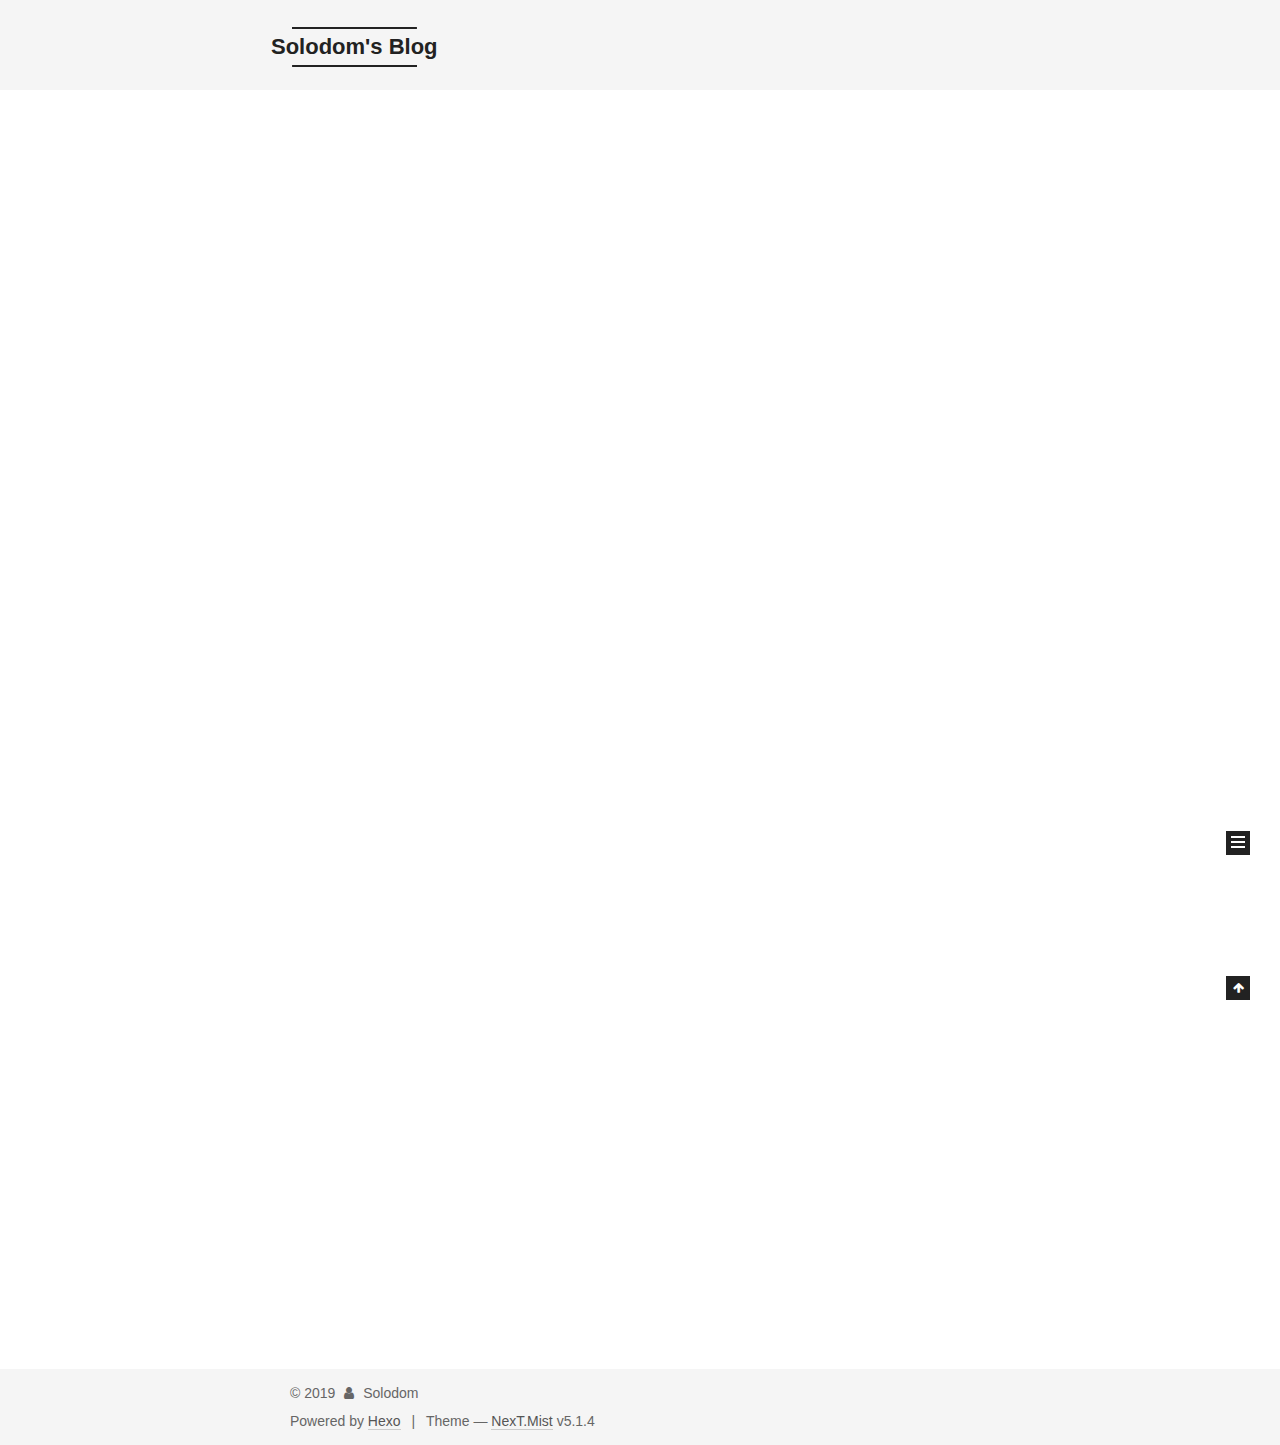
==== commit 278c0634: "Site updated: 2019-02-06 23:08:32" ====
--- a/index.html
+++ b/index.html
@@ -80,12 +80,12 @@
 
 
 <meta property="og:type" content="website">
-<meta property="og:title" content="Hexo">
+<meta property="og:title" content="Solodom&#39;s Blog">
 <meta property="og:url" content="http://yoursite.com/index.html">
-<meta property="og:site_name" content="Hexo">
+<meta property="og:site_name" content="Solodom&#39;s Blog">
 <meta property="og:locale" content="default">
 <meta name="twitter:card" content="summary">
-<meta name="twitter:title" content="Hexo">
+<meta name="twitter:title" content="Solodom&#39;s Blog">
 
 
 
@@ -121,7 +121,7 @@
 
 
 
-  <title>Hexo</title>
+  <title>Solodom's Blog</title>
   
 
 
@@ -152,7 +152,7 @@
     <div class="custom-logo-site-title">
       <a href="/" class="brand" rel="start">
         <span class="logo-line-before"><i></i></span>
-        <span class="site-title">Hexo</span>
+        <span class="site-title">Solodom's Blog</span>
         <span class="logo-line-after"><i></i></span>
       </a>
     </div>
@@ -232,13 +232,13 @@
     <link itemprop="mainEntityOfPage" href="http://yoursite.com/2019/02/06/test-my-site/">
 
     <span hidden itemprop="author" itemscope="" itemtype="http://schema.org/Person">
-      <meta itemprop="name" content="John Doe">
+      <meta itemprop="name" content="Solodom">
       <meta itemprop="description" content="">
       <meta itemprop="image" content="/images/avatar.gif">
     </span>
 
     <span hidden itemprop="publisher" itemscope="" itemtype="http://schema.org/Organization">
-      <meta itemprop="name" content="Hexo">
+      <meta itemprop="name" content="Solodom's Blog">
     </span>
 
     
@@ -351,13 +351,13 @@
     <link itemprop="mainEntityOfPage" href="http://yoursite.com/2019/02/06/hello-world/">
 
     <span hidden itemprop="author" itemscope="" itemtype="http://schema.org/Person">
-      <meta itemprop="name" content="John Doe">
+      <meta itemprop="name" content="Solodom">
       <meta itemprop="description" content="">
       <meta itemprop="image" content="/images/avatar.gif">
     </span>
 
     <span hidden itemprop="publisher" itemscope="" itemtype="http://schema.org/Organization">
-      <meta itemprop="name" content="Hexo">
+      <meta itemprop="name" content="Solodom's Blog">
     </span>
 
     
@@ -498,7 +498,7 @@
         <div class="site-overview">
           <div class="site-author motion-element" itemprop="author" itemscope="" itemtype="http://schema.org/Person">
             
-              <p class="site-author-name" itemprop="name">John Doe</p>
+              <p class="site-author-name" itemprop="name">Solodom</p>
               <p class="site-description motion-element" itemprop="description"></p>
           </div>
 
@@ -554,7 +554,7 @@
   <span class="with-love">
     <i class="fa fa-user"></i>
   </span>
-  <span class="author" itemprop="copyrightHolder">John Doe</span>
+  <span class="author" itemprop="copyrightHolder">Solodom</span>
 
   
 </div>
--- a/css/main.css
+++ b/css/main.css
@@ -1822,7 +1822,7 @@
   width: 4px;
   height: 4px;
   border-radius: 50%;
-  background: #dac2ff;
+  background: #6c5cff;
 }
 .links-of-blogroll {
   font-size: 13px;
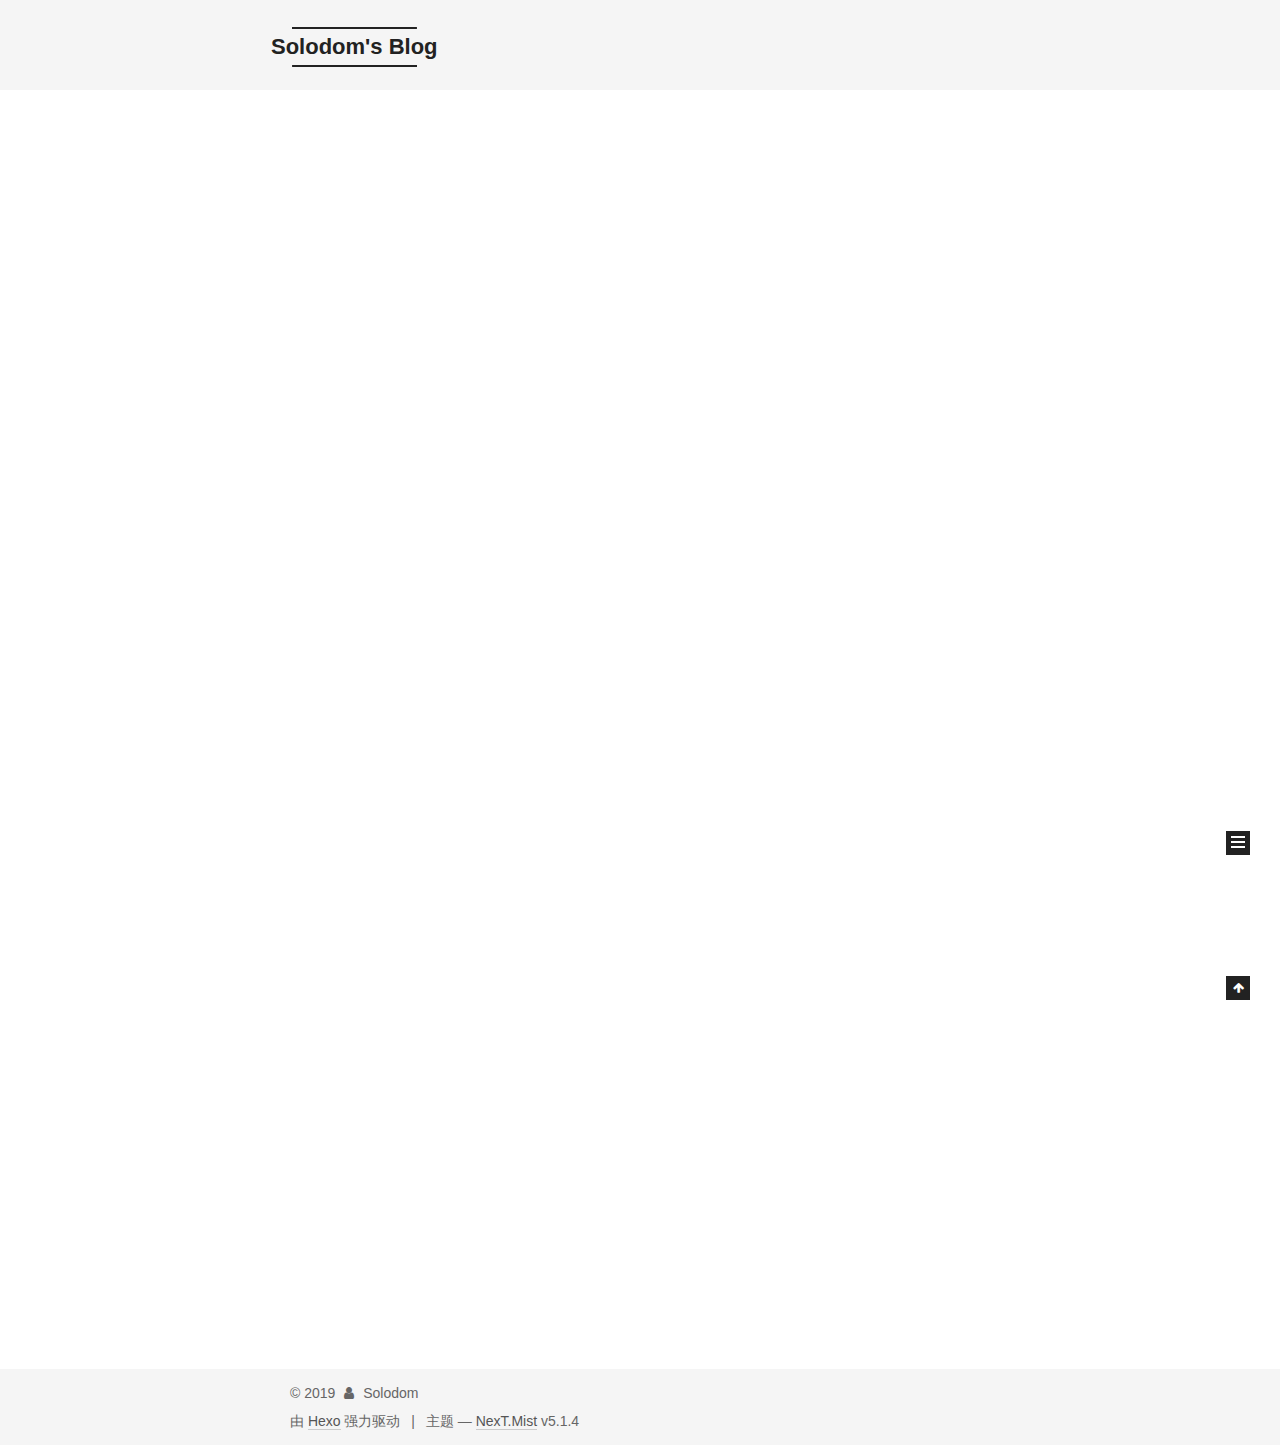
==== commit c20c534d: "Site updated: 2019-02-06 23:40:02" ====
--- a/index.html
+++ b/index.html
@@ -5,7 +5,7 @@
   
 
 
-<html class="theme-next mist use-motion" lang="">
+<html class="theme-next mist use-motion" lang="zh-Hans">
 <head><meta name="generator" content="Hexo 3.8.0">
   <meta charset="UTF-8">
 <meta http-equiv="X-UA-Compatible" content="IE=edge">
@@ -83,7 +83,7 @@
 <meta property="og:title" content="Solodom&#39;s Blog">
 <meta property="og:url" content="http://yoursite.com/index.html">
 <meta property="og:site_name" content="Solodom&#39;s Blog">
-<meta property="og:locale" content="default">
+<meta property="og:locale" content="zh-Hans">
 <meta name="twitter:card" content="summary">
 <meta name="twitter:title" content="Solodom&#39;s Blog">
 
@@ -101,7 +101,7 @@
     motion: {"enable":true,"async":false,"transition":{"post_block":"fadeIn","post_header":"slideDownIn","post_body":"slideDownIn","coll_header":"slideLeftIn","sidebar":"slideUpIn"}},
     duoshuo: {
       userId: '0',
-      author: 'Author'
+      author: '博主'
     },
     algolia: {
       applicationID: '',
@@ -133,7 +133,7 @@
 
 </head>
 
-<body itemscope="" itemtype="http://schema.org/WebPage" lang="default">
+<body itemscope="" itemtype="http://schema.org/WebPage" lang="zh-Hans">
 
   
   
@@ -182,7 +182,7 @@
             
               <i class="menu-item-icon fa fa-fw fa-home"></i> <br>
             
-            Home
+            首页
           </a>
         </li>
       
@@ -192,7 +192,7 @@
             
               <i class="menu-item-icon fa fa-fw fa-archive"></i> <br>
             
-            Archives
+            归档
           </a>
         </li>
       
@@ -258,9 +258,9 @@
                 <i class="fa fa-calendar-o"></i>
               </span>
               
-                <span class="post-meta-item-text">Posted on</span>
+                <span class="post-meta-item-text">发表于</span>
               
-              <time title="Post created" itemprop="dateCreated datePublished" datetime="2019-02-06T17:23:19+08:00">
+              <time title="创建于" itemprop="dateCreated datePublished" datetime="2019-02-06T17:23:19+08:00">
                 2019-02-06
               </time>
             
@@ -377,9 +377,9 @@
                 <i class="fa fa-calendar-o"></i>
               </span>
               
-                <span class="post-meta-item-text">Posted on</span>
+                <span class="post-meta-item-text">发表于</span>
               
-              <time title="Post created" itemprop="dateCreated datePublished" datetime="2019-02-06T11:40:54+08:00">
+              <time title="创建于" itemprop="dateCreated datePublished" datetime="2019-02-06T11:40:54+08:00">
                 2019-02-06
               </time>
             
@@ -510,7 +510,7 @@
                 <a href="/archives/">
               
                   <span class="site-state-item-count">2</span>
-                  <span class="site-state-item-name">posts</span>
+                  <span class="site-state-item-name">日志</span>
                 </a>
               </div>
             
@@ -560,7 +560,7 @@
 </div>
 
 
-  <div class="powered-by">Powered by <a class="theme-link" target="_blank" href="https://hexo.io">Hexo</a></div>
+  <div class="powered-by">由 <a class="theme-link" target="_blank" href="https://hexo.io">Hexo</a> 强力驱动</div>
 
 
 
@@ -568,7 +568,7 @@
 
 
 
-  <div class="theme-info">Theme &mdash; <a class="theme-link" target="_blank" href="https://github.com/iissnan/hexo-theme-next">NexT.Mist</a> v5.1.4</div>
+  <div class="theme-info">主题 &mdash; <a class="theme-link" target="_blank" href="https://github.com/iissnan/hexo-theme-next">NexT.Mist</a> v5.1.4</div>
 
 
 
--- a/css/main.css
+++ b/css/main.css
@@ -1822,7 +1822,7 @@
   width: 4px;
   height: 4px;
   border-radius: 50%;
-  background: #6c5cff;
+  background: #fee5ff;
 }
 .links-of-blogroll {
   font-size: 13px;
